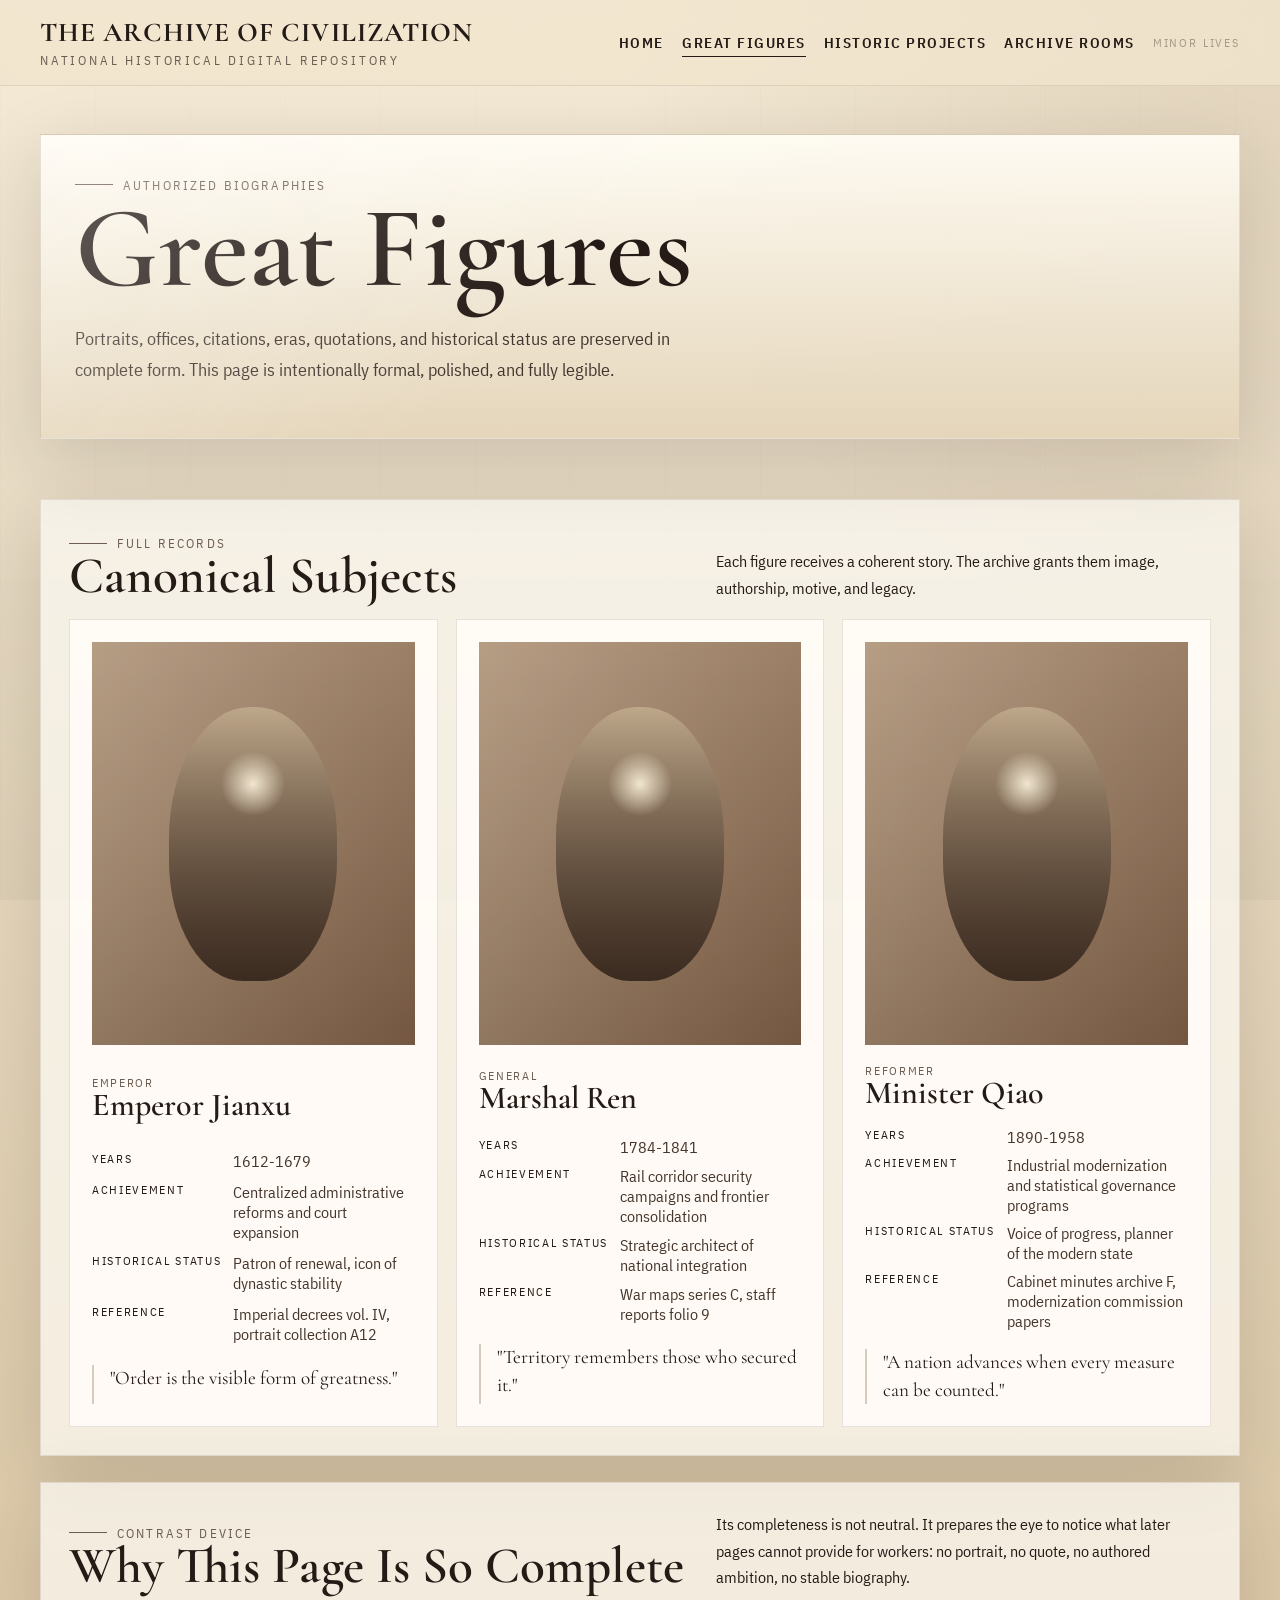
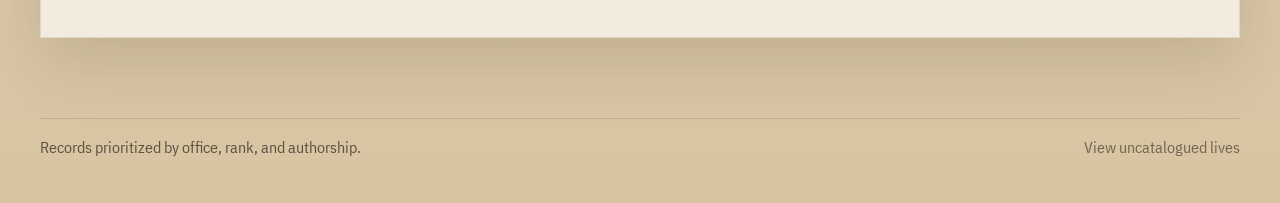
==== figures.html @ 5810677f "Create archival history website" ====
<!DOCTYPE html>
<html lang="en">
  <head>
    <meta charset="UTF-8" />
    <meta name="viewport" content="width=device-width, initial-scale=1.0" />
    <title>Great Figures | The Archive of Civilization</title>
    <link rel="stylesheet" href="styles.css" />
  </head>
  <body>
    <div class="site-shell">
      <header class="topbar">
        <div class="topbar-inner">
          <a class="brand" href="index.html">
            <span class="brand-mark">The Archive of Civilization</span>
            <span class="brand-sub">National Historical Digital Repository</span>
          </a>
          <nav class="main-nav" aria-label="Main navigation">
            <a class="is-primary" href="index.html">Home</a>
            <a class="is-primary" href="figures.html" aria-current="page">Great Figures</a>
            <a class="is-primary" href="projects.html">Historic Projects</a>
            <a class="is-primary" href="missing-records.html">Archive Rooms</a>
            <a class="is-buried" href="workers.html">Minor Lives</a>
          </nav>
        </div>
      </header>

      <section class="page-hero">
        <div class="page-hero-card">
          <span class="eyebrow">Authorized biographies</span>
          <h1>Great Figures</h1>
          <p class="lead">
            Portraits, offices, citations, eras, quotations, and historical status are preserved in complete form.
            This page is intentionally formal, polished, and fully legible.
          </p>
        </div>
      </section>

      <main class="main-content">
        <section class="section-block">
          <div class="section-head">
            <div>
              <span class="eyebrow">Full records</span>
              <h2>Canonical Subjects</h2>
            </div>
            <p>
              Each figure receives a coherent story. The archive grants them image, authorship, motive, and legacy.
            </p>
          </div>

          <div class="card-grid">
            <article class="figure-card">
              <div class="figure-portrait" aria-hidden="true"></div>
              <div>
                <span class="card-kicker">Emperor</span>
                <h3>Emperor Jianxu</h3>
              </div>
              <dl class="meta-list">
                <dt>Years</dt>
                <dd>1612-1679</dd>
                <dt>Achievement</dt>
                <dd>Centralized administrative reforms and court expansion</dd>
                <dt>Historical status</dt>
                <dd>Patron of renewal, icon of dynastic stability</dd>
                <dt>Reference</dt>
                <dd>Imperial decrees vol. IV, portrait collection A12</dd>
              </dl>
              <blockquote>"Order is the visible form of greatness."</blockquote>
            </article>

            <article class="figure-card">
              <div class="figure-portrait" aria-hidden="true"></div>
              <div>
                <span class="card-kicker">General</span>
                <h3>Marshal Ren</h3>
              </div>
              <dl class="meta-list">
                <dt>Years</dt>
                <dd>1784-1841</dd>
                <dt>Achievement</dt>
                <dd>Rail corridor security campaigns and frontier consolidation</dd>
                <dt>Historical status</dt>
                <dd>Strategic architect of national integration</dd>
                <dt>Reference</dt>
                <dd>War maps series C, staff reports folio 9</dd>
              </dl>
              <blockquote>"Territory remembers those who secured it."</blockquote>
            </article>

            <article class="figure-card">
              <div class="figure-portrait" aria-hidden="true"></div>
              <div>
                <span class="card-kicker">Reformer</span>
                <h3>Minister Qiao</h3>
              </div>
              <dl class="meta-list">
                <dt>Years</dt>
                <dd>1890-1958</dd>
                <dt>Achievement</dt>
                <dd>Industrial modernization and statistical governance programs</dd>
                <dt>Historical status</dt>
                <dd>Voice of progress, planner of the modern state</dd>
                <dt>Reference</dt>
                <dd>Cabinet minutes archive F, modernization commission papers</dd>
              </dl>
              <blockquote>"A nation advances when every measure can be counted."</blockquote>
            </article>
          </div>
        </section>

        <section class="section-block">
          <div class="section-head">
            <div>
              <span class="eyebrow">Contrast device</span>
              <h2>Why This Page Is So Complete</h2>
            </div>
            <p>
              Its completeness is not neutral. It prepares the eye to notice what later pages cannot provide for workers:
              no portrait, no quote, no authored ambition, no stable biography.
            </p>
          </div>
        </section>
      </main>

      <footer class="footer">
        <div class="footer-line">
          <span>Records prioritized by office, rank, and authorship.</span>
          <a class="muted-link" href="workers.html">View uncatalogued lives</a>
        </div>
      </footer>
    </div>
  </body>
  </html>
---- styles.css ----
@import url("https://fonts.googleapis.com/css2?family=Cormorant+Garamond:wght@400;500;600;700&family=IBM+Plex+Sans+Condensed:wght@300;400;500;600&display=swap");

:root {
  --bg: #efe3cb;
  --paper: rgba(255, 250, 239, 0.85);
  --ink: #241a16;
  --muted: #6d5e53;
  --accent: #8f6a3f;
  --accent-deep: #5c2f1f;
  --line: rgba(36, 26, 22, 0.15);
  --elite-panel: linear-gradient(180deg, rgba(255, 252, 244, 0.94), rgba(237, 223, 196, 0.9));
  --worker-panel: linear-gradient(180deg, rgba(64, 51, 44, 0.9), rgba(26, 21, 19, 0.97));
  --worker-ink: #f3ead6;
  --shadow: 0 22px 70px rgba(35, 26, 20, 0.15);
}

* {
  box-sizing: border-box;
}

html {
  scroll-behavior: smooth;
}

body {
  margin: 0;
  color: var(--ink);
  background:
    radial-gradient(circle at top right, rgba(132, 91, 49, 0.15), transparent 30%),
    linear-gradient(180deg, #f5ecd8 0%, #e4d4b9 55%, #d8c4a1 100%);
  font-family: "IBM Plex Sans Condensed", "Arial Narrow", sans-serif;
}

body::before {
  content: "";
  position: fixed;
  inset: 0;
  pointer-events: none;
  background:
    linear-gradient(rgba(255, 255, 255, 0.05), rgba(27, 17, 11, 0.08)),
    repeating-linear-gradient(
      90deg,
      rgba(53, 35, 24, 0.03) 0,
      rgba(53, 35, 24, 0.03) 1px,
      transparent 1px,
      transparent 95px
    );
  mix-blend-mode: multiply;
  opacity: 0.45;
}

a {
  color: inherit;
}

img {
  max-width: 100%;
  display: block;
}

.site-shell {
  position: relative;
  min-height: 100vh;
}

.topbar {
  position: sticky;
  top: 0;
  z-index: 10;
  backdrop-filter: blur(14px);
  background: rgba(241, 229, 205, 0.78);
  border-bottom: 1px solid rgba(64, 45, 31, 0.1);
}

.topbar-inner {
  width: min(1200px, calc(100% - 32px));
  margin: 0 auto;
  display: flex;
  align-items: center;
  justify-content: space-between;
  gap: 24px;
  padding: 16px 0;
}

.brand {
  display: flex;
  flex-direction: column;
  gap: 3px;
  text-decoration: none;
}

.brand-mark {
  font-family: "Cormorant Garamond", Georgia, serif;
  font-size: 1.7rem;
  font-weight: 700;
  letter-spacing: 0.04em;
  text-transform: uppercase;
}

.brand-sub {
  font-size: 0.8rem;
  letter-spacing: 0.22em;
  color: var(--muted);
  text-transform: uppercase;
}

.main-nav {
  display: flex;
  flex-wrap: wrap;
  justify-content: flex-end;
  align-items: center;
  gap: 10px 18px;
}

.main-nav a {
  text-decoration: none;
  color: var(--muted);
  font-size: 0.94rem;
  letter-spacing: 0.1em;
  text-transform: uppercase;
  position: relative;
}

.main-nav a.is-primary {
  color: var(--ink);
  font-weight: 600;
}

.main-nav a.is-buried {
  opacity: 0.55;
  font-size: 0.72rem;
  letter-spacing: 0.16em;
}

.main-nav a::after {
  content: "";
  position: absolute;
  left: 0;
  bottom: -5px;
  width: 100%;
  height: 1px;
  background: currentColor;
  transform: scaleX(0);
  transform-origin: left;
  transition: transform 180ms ease;
}

.main-nav a:hover::after,
.main-nav a[aria-current="page"]::after {
  transform: scaleX(1);
}

.hero,
.page-hero {
  width: min(1200px, calc(100% - 32px));
  margin: 0 auto;
}

.hero {
  display: grid;
  grid-template-columns: 1.15fr 0.85fr;
  gap: 24px;
  padding: 56px 0 36px;
}

.page-hero {
  padding: 48px 0 24px;
}

.hero-card,
.page-hero-card {
  background: var(--elite-panel);
  border: 1px solid rgba(70, 45, 25, 0.12);
  box-shadow: var(--shadow);
  position: relative;
  overflow: hidden;
}

.hero-card {
  min-height: 600px;
  padding: 48px;
}

.hero-card::before,
.page-hero-card::before {
  content: "";
  position: absolute;
  inset: 0;
  background:
    linear-gradient(135deg, rgba(255, 255, 255, 0.3), transparent 45%),
    linear-gradient(180deg, transparent, rgba(91, 58, 25, 0.06));
  pointer-events: none;
}

.page-hero-card {
  padding: 34px;
}

.eyebrow {
  display: inline-flex;
  align-items: center;
  gap: 10px;
  color: var(--muted);
  font-size: 0.84rem;
  letter-spacing: 0.16em;
  text-transform: uppercase;
}

.eyebrow::before {
  content: "";
  display: inline-block;
  width: 38px;
  height: 1px;
  background: currentColor;
}

h1,
h2,
h3,
.display-title {
  margin: 0;
  font-family: "Cormorant Garamond", Georgia, serif;
  font-weight: 600;
  line-height: 0.95;
}

h1,
.display-title {
  font-size: clamp(3.7rem, 9vw, 7.4rem);
}

h2 {
  font-size: clamp(2rem, 4vw, 3.2rem);
}

h3 {
  font-size: clamp(1.35rem, 3vw, 2rem);
}

.lead {
  max-width: 60ch;
  margin-top: 20px;
  font-size: 1.15rem;
  line-height: 1.7;
  color: #423630;
}

.hero-grid {
  display: grid;
  grid-template-columns: repeat(2, minmax(0, 1fr));
  gap: 14px;
  margin-top: 34px;
}

.summary-chip {
  padding: 14px 16px;
  border: 1px solid rgba(75, 49, 25, 0.14);
  background: rgba(255, 252, 246, 0.76);
}

.summary-chip span {
  display: block;
}

.summary-chip .chip-label {
  font-size: 0.76rem;
  text-transform: uppercase;
  letter-spacing: 0.16em;
  color: var(--muted);
  margin-bottom: 6px;
}

.summary-chip .chip-value {
  font-size: 1.02rem;
  line-height: 1.4;
}

.hero-aside {
  display: grid;
  gap: 18px;
  align-content: start;
}

.authority-panel,
.fragment-panel,
.search-panel,
.quote-panel,
.notice-panel {
  position: relative;
  overflow: hidden;
  box-shadow: var(--shadow);
}

.authority-panel,
.search-panel,
.quote-panel {
  padding: 26px;
  background: rgba(248, 240, 225, 0.84);
  border: 1px solid rgba(70, 45, 25, 0.1);
}

.authority-panel::after,
.search-panel::after,
.quote-panel::after {
  content: "";
  position: absolute;
  inset-inline: 20px;
  top: 18px;
  height: 1px;
  background: rgba(59, 38, 21, 0.14);
}

.notice-panel {
  padding: 24px 26px;
  background: linear-gradient(180deg, rgba(76, 52, 40, 0.95), rgba(20, 17, 15, 0.98));
  color: #f5edd8;
  border: 1px solid rgba(255, 245, 220, 0.12);
}

.notice-panel small {
  display: block;
  text-transform: uppercase;
  letter-spacing: 0.18em;
  color: rgba(245, 237, 216, 0.65);
  margin-bottom: 14px;
}

.authority-visual {
  position: relative;
  aspect-ratio: 4 / 5;
  margin-bottom: 20px;
  background:
    radial-gradient(circle at 40% 28%, rgba(239, 218, 170, 0.85), transparent 18%),
    linear-gradient(180deg, rgba(110, 77, 50, 0.34), rgba(42, 29, 22, 0.2)),
    linear-gradient(135deg, #b4966d, #5d4637);
  overflow: hidden;
}

.authority-visual::before {
  content: "Portrait Catalogue No. 001";
  position: absolute;
  top: 14px;
  left: 14px;
  padding: 6px 8px;
  font-size: 0.74rem;
  letter-spacing: 0.16em;
  text-transform: uppercase;
  background: rgba(253, 250, 242, 0.76);
}

.authority-visual::after {
  content: "";
  position: absolute;
  inset: 15% 22%;
  border-radius: 48% 48% 44% 44%;
  background:
    radial-gradient(circle at 50% 30%, rgba(255, 244, 220, 0.9), transparent 14%),
    linear-gradient(180deg, rgba(48, 32, 24, 0.2), rgba(28, 18, 14, 0.7)),
    linear-gradient(180deg, #ddc49f, #7f6148);
  box-shadow: inset 0 0 0 12px rgba(255, 255, 255, 0.17);
}

.project-hover-board {
  display: grid;
  grid-template-columns: repeat(2, minmax(0, 1fr));
  gap: 12px;
  margin-top: 24px;
}

.hover-note {
  position: relative;
  min-height: 160px;
  padding: 18px;
  overflow: hidden;
  border: 1px solid rgba(70, 45, 25, 0.12);
  background:
    linear-gradient(180deg, rgba(235, 223, 199, 0.88), rgba(251, 247, 238, 0.78));
}

.hover-note strong {
  display: block;
  margin-bottom: 6px;
  font-size: 1rem;
  letter-spacing: 0.06em;
  text-transform: uppercase;
}

.hover-note p {
  margin: 0;
  line-height: 1.6;
}

.hover-note .annotation {
  position: absolute;
  inset: auto 16px 16px 16px;
  padding: 12px 14px;
  color: #f5e6c6;
  background: rgba(53, 27, 17, 0.88);
  transform: translateY(130%);
  transition: transform 220ms ease;
}

.hover-note:hover .annotation {
  transform: translateY(0);
}

.main-content {
  width: min(1200px, calc(100% - 32px));
  margin: 0 auto;
  padding: 10px 0 80px;
}

.section-block {
  margin-top: 26px;
  padding: 28px;
  background: rgba(251, 248, 242, 0.74);
  border: 1px solid rgba(66, 45, 26, 0.1);
  box-shadow: var(--shadow);
}

.section-block.is-dark {
  background: var(--worker-panel);
  color: var(--worker-ink);
  border-color: rgba(255, 245, 225, 0.09);
}

.section-head {
  display: flex;
  flex-wrap: wrap;
  align-items: end;
  justify-content: space-between;
  gap: 14px;
  margin-bottom: 18px;
}

.section-head p {
  margin: 0;
  max-width: 55ch;
  line-height: 1.65;
}

.timeline,
.card-grid,
.record-grid,
.drawer-grid,
.project-grid {
  display: grid;
  gap: 18px;
}

.timeline {
  grid-template-columns: repeat(4, minmax(0, 1fr));
}

.timeline-item {
  padding: 18px;
  background: rgba(255, 251, 244, 0.8);
  border: 1px solid rgba(66, 45, 26, 0.12);
}

.timeline-item time,
.meta-list dt,
.mini-label,
.search-tag,
.card-kicker,
.drawer-state {
  display: block;
  text-transform: uppercase;
  letter-spacing: 0.14em;
  font-size: 0.74rem;
}

.timeline-item time,
.mini-label,
.card-kicker,
.drawer-state {
  color: var(--muted);
}

.timeline-item p {
  margin: 10px 0 0;
  line-height: 1.55;
}

.card-grid {
  grid-template-columns: repeat(3, minmax(0, 1fr));
}

.figure-card {
  padding: 22px;
  background: rgba(255, 252, 247, 0.92);
  border: 1px solid rgba(66, 45, 26, 0.12);
  display: grid;
  gap: 18px;
}

.figure-portrait {
  aspect-ratio: 4 / 5;
  background:
    linear-gradient(180deg, rgba(82, 56, 43, 0.2), rgba(21, 17, 14, 0.15)),
    linear-gradient(135deg, #cfb79b, #856349);
  position: relative;
  overflow: hidden;
}

.figure-portrait::after {
  content: "";
  position: absolute;
  inset: 16% 24%;
  border-radius: 48% 48% 44% 44%;
  background:
    radial-gradient(circle at 50% 28%, rgba(255, 245, 223, 0.88), transparent 15%),
    linear-gradient(180deg, rgba(24, 17, 14, 0.18), rgba(24, 17, 14, 0.62)),
    linear-gradient(180deg, #e2c8a5, #74553e);
}

.figure-card blockquote {
  margin: 0;
  padding-left: 16px;
  border-left: 2px solid rgba(90, 60, 40, 0.25);
  font-family: "Cormorant Garamond", Georgia, serif;
  font-size: 1.2rem;
  line-height: 1.45;
}

.meta-list {
  margin: 0;
  display: grid;
  grid-template-columns: auto 1fr;
  gap: 8px 12px;
}

.meta-list dd {
  margin: 0;
  color: #45362d;
}

.search-bar {
  display: grid;
  grid-template-columns: 1fr auto;
  gap: 10px;
  margin-top: 16px;
}

.search-bar input {
  padding: 15px 16px;
  border: 1px solid rgba(59, 38, 21, 0.18);
  background: rgba(255, 252, 246, 0.92);
  font: inherit;
}

.search-bar button {
  padding: 15px 22px;
  border: 0;
  background: var(--accent-deep);
  color: #f8ead5;
  font: inherit;
  letter-spacing: 0.12em;
  text-transform: uppercase;
  cursor: pointer;
}

.search-feedback {
  margin-top: 16px;
  min-height: 92px;
  padding: 18px;
  border: 1px dashed rgba(73, 49, 29, 0.2);
  background: rgba(255, 249, 239, 0.55);
}

.search-feedback strong {
  display: block;
  font-size: 1rem;
  margin-bottom: 8px;
}

.search-results {
  margin-top: 12px;
  display: grid;
  gap: 10px;
}

.search-results div {
  padding: 11px 12px;
  background: rgba(255, 251, 246, 0.88);
  border-inline-start: 3px solid var(--accent);
}

.record-grid {
  grid-template-columns: repeat(3, minmax(0, 1fr));
}

.worker-record {
  padding: 20px;
  background:
    linear-gradient(180deg, rgba(72, 59, 52, 0.9), rgba(20, 18, 17, 0.96));
  color: var(--worker-ink);
  border: 1px solid rgba(255, 244, 227, 0.1);
  position: relative;
  overflow: hidden;
}

.worker-record::before {
  content: "";
  position: absolute;
  inset: 0;
  background:
    linear-gradient(130deg, transparent 0 65%, rgba(255, 244, 227, 0.05) 65% 68%, transparent 68%),
    radial-gradient(circle at top left, rgba(255, 237, 196, 0.08), transparent 28%);
  pointer-events: none;
}

.worker-record.is-burned::after {
  content: "";
  position: absolute;
  inset: -15% auto auto -10%;
  width: 110px;
  height: 110px;
  background: radial-gradient(circle, rgba(13, 8, 7, 0.75), transparent 62%);
  filter: blur(4px);
}

.worker-record p,
.worker-record li {
  color: rgba(243, 234, 214, 0.88);
  line-height: 1.55;
}

.worker-record ul {
  margin: 14px 0 0;
  padding-left: 18px;
}

.worker-record .status-strip {
  margin-top: 16px;
  padding: 10px 12px;
  border: 1px dashed rgba(255, 244, 227, 0.22);
  color: rgba(243, 234, 214, 0.74);
}

.project-grid {
  grid-template-columns: repeat(2, minmax(0, 1fr));
}

.project-card {
  padding: 22px;
  background: rgba(255, 252, 247, 0.92);
  border: 1px solid rgba(66, 45, 26, 0.12);
}

.project-card details {
  margin-top: 16px;
  border-top: 1px solid rgba(66, 45, 26, 0.12);
  padding-top: 16px;
}

.project-card summary {
  cursor: pointer;
  list-style: none;
  font-weight: 600;
}

.project-card summary::-webkit-details-marker {
  display: none;
}

.project-card .counter {
  margin-top: 14px;
  display: grid;
  gap: 10px;
}

.counter div {
  padding: 12px 14px;
  background: rgba(91, 58, 25, 0.06);
  border-left: 3px solid var(--accent-deep);
}

.drawer-grid {
  grid-template-columns: repeat(4, minmax(0, 1fr));
}

.drawer {
  min-height: 180px;
  padding: 20px;
  background:
    linear-gradient(180deg, rgba(255, 252, 247, 0.86), rgba(235, 225, 205, 0.86));
  border: 1px solid rgba(66, 45, 26, 0.12);
  display: flex;
  flex-direction: column;
  justify-content: space-between;
}

.drawer.is-locked {
  opacity: 0.64;
}

.drawer h3 {
  font-size: 1.35rem;
}

.drawer-note {
  margin-top: 14px;
  padding-top: 12px;
  border-top: 1px dashed rgba(66, 45, 26, 0.18);
  color: var(--muted);
}

.fragment-wall {
  display: grid;
  grid-template-columns: repeat(5, minmax(0, 1fr));
  gap: 14px;
}

.fragment {
  min-height: 125px;
  padding: 18px;
  background:
    linear-gradient(180deg, rgba(31, 25, 22, 0.94), rgba(12, 10, 9, 0.98));
  color: rgba(243, 234, 214, 0.82);
  border: 1px solid rgba(255, 244, 227, 0.1);
  position: relative;
  overflow: hidden;
}

.fragment::after {
  content: "";
  position: absolute;
  inset: auto -5% -14% auto;
  width: 70%;
  height: 55%;
  background: radial-gradient(circle, rgba(255, 231, 180, 0.08), transparent 68%);
}

.footer {
  width: min(1200px, calc(100% - 32px));
  margin: 0 auto;
  padding: 0 0 46px;
  color: rgba(36, 26, 22, 0.68);
}

.footer-line {
  padding-top: 18px;
  border-top: 1px solid rgba(59, 38, 21, 0.14);
  display: flex;
  flex-wrap: wrap;
  justify-content: space-between;
  gap: 14px;
}

.muted-link {
  text-decoration: none;
  color: rgba(36, 26, 22, 0.56);
}

.tag-row {
  display: flex;
  flex-wrap: wrap;
  gap: 10px;
}

.search-tag {
  padding: 7px 10px;
  border: 1px solid rgba(59, 38, 21, 0.14);
  background: rgba(255, 252, 246, 0.74);
}

.glitch-line {
  position: relative;
  display: inline-block;
}

.glitch-line::after {
  content: attr(data-alt);
  position: absolute;
  inset: 0;
  color: rgba(91, 47, 31, 0.55);
  transform: translate(2px, 1px);
  clip-path: inset(50% 0 0 0);
}

.scratched {
  text-decoration: line-through;
  text-decoration-color: rgba(255, 239, 190, 0.35);
}

.subtle-entry {
  display: inline-flex;
  align-items: center;
  gap: 10px;
  margin-top: 32px;
  padding: 11px 0;
  text-decoration: none;
  font-size: 0.78rem;
  color: rgba(36, 26, 22, 0.48);
  letter-spacing: 0.16em;
  text-transform: uppercase;
}

.subtle-entry::before {
  content: "";
  width: 28px;
  height: 1px;
  background: currentColor;
}

.subtle-entry:hover {
  color: rgba(36, 26, 22, 0.78);
}

.badge {
  display: inline-flex;
  align-items: center;
  gap: 8px;
  padding: 6px 10px;
  background: rgba(255, 252, 246, 0.8);
  border: 1px solid rgba(59, 38, 21, 0.12);
  text-transform: uppercase;
  letter-spacing: 0.14em;
  font-size: 0.72rem;
}

@media (max-width: 980px) {
  .hero,
  .timeline,
  .card-grid,
  .record-grid,
  .project-grid,
  .drawer-grid,
  .fragment-wall {
    grid-template-columns: 1fr;
  }

  .project-hover-board {
    grid-template-columns: 1fr;
  }

  .hero-card {
    min-height: auto;
    padding: 34px 24px;
  }
}

@media (max-width: 720px) {
  .topbar-inner {
    align-items: start;
    flex-direction: column;
  }

  .main-nav {
    justify-content: start;
  }

  .hero {
    padding-top: 34px;
  }

  .page-hero-card,
  .section-block,
  .authority-panel,
  .search-panel,
  .quote-panel,
  .notice-panel {
    padding-inline: 20px;
  }

  .hero-grid,
  .search-bar {
    grid-template-columns: 1fr;
  }

  h1,
  .display-title {
    font-size: clamp(2.8rem, 15vw, 5rem);
  }
}
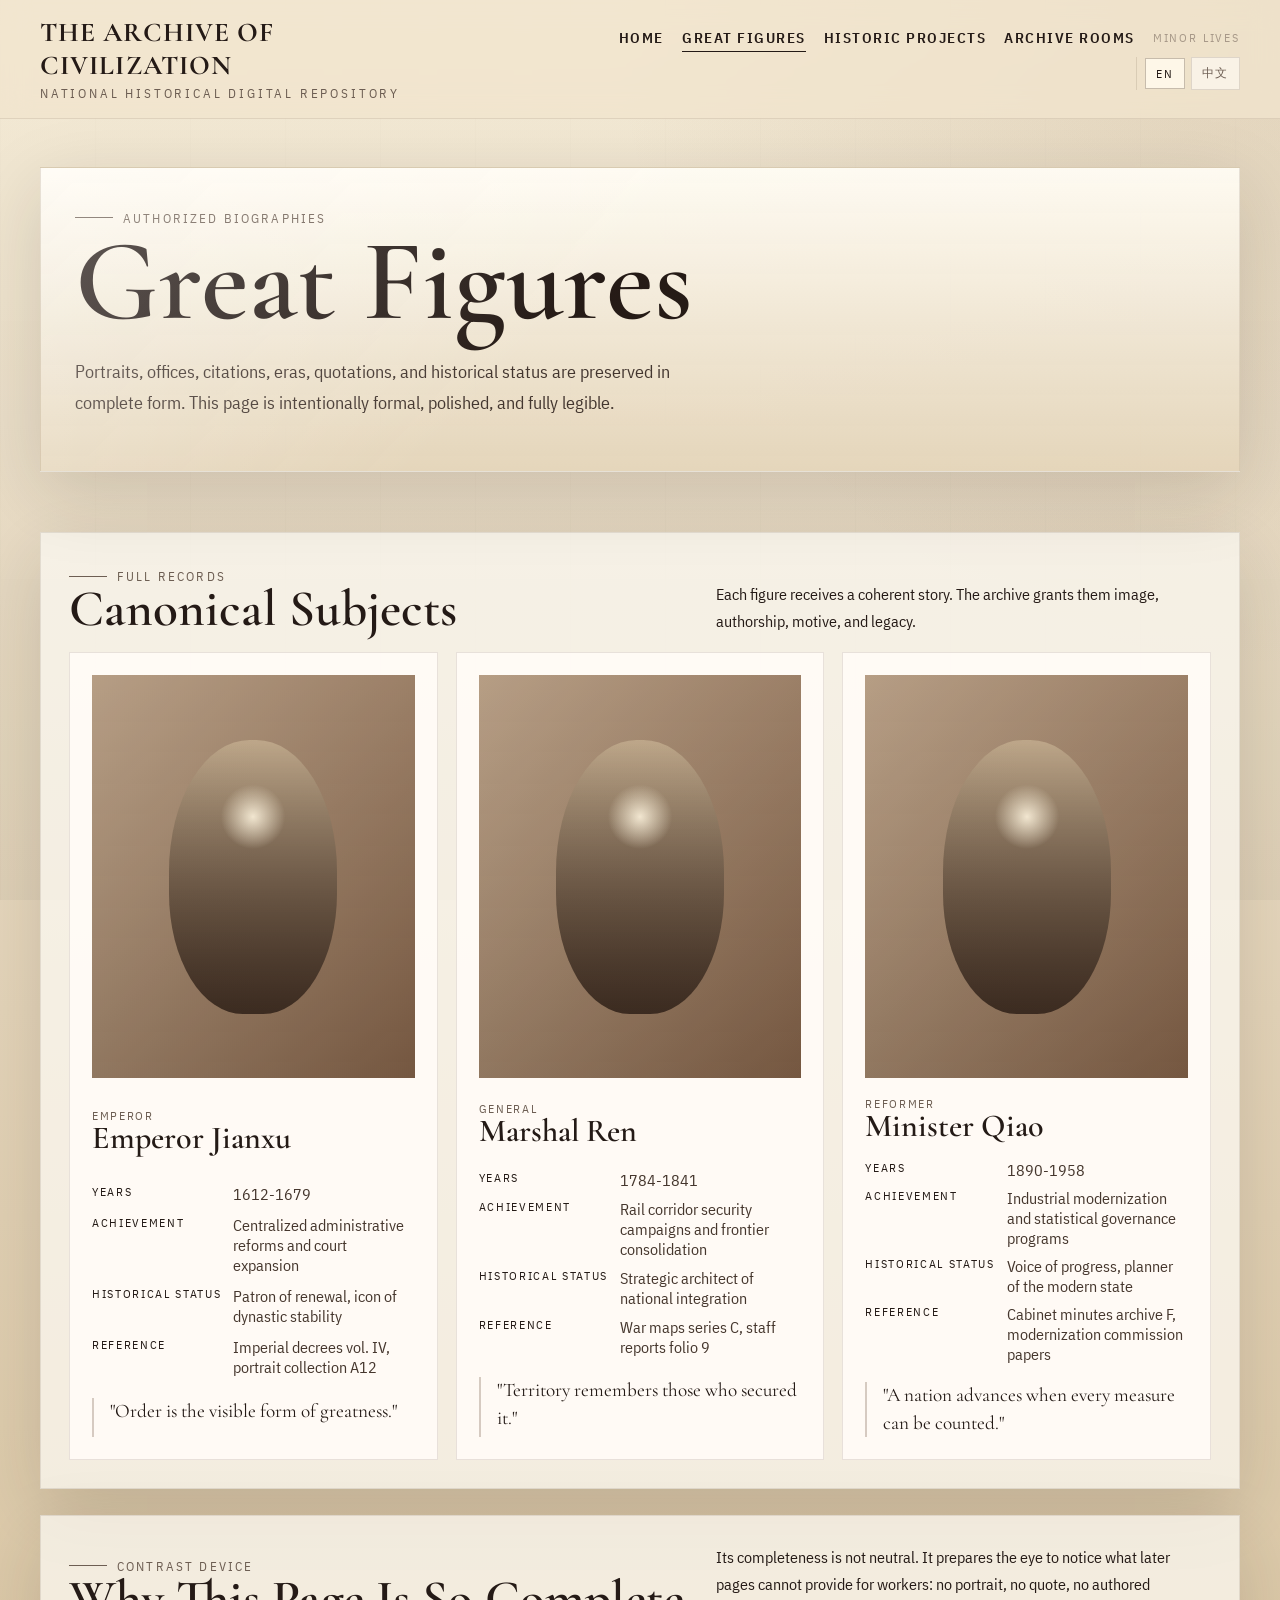
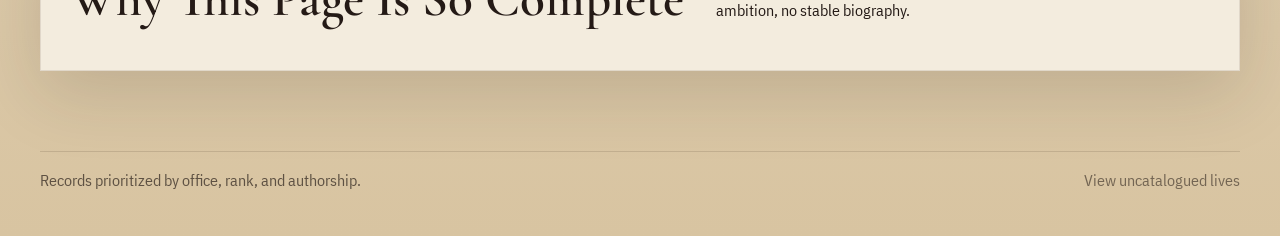
==== commit 298aeb03: "Add bilingual language toggle" ====
--- a/figures.html
+++ b/figures.html
@@ -5,30 +5,35 @@
     <meta name="viewport" content="width=device-width, initial-scale=1.0" />
     <title>Great Figures | The Archive of Civilization</title>
     <link rel="stylesheet" href="styles.css" />
+    <script defer src="script.js"></script>
   </head>
-  <body>
+  <body data-page="figures">
     <div class="site-shell">
       <header class="topbar">
         <div class="topbar-inner">
           <a class="brand" href="index.html">
-            <span class="brand-mark">The Archive of Civilization</span>
-            <span class="brand-sub">National Historical Digital Repository</span>
+            <span class="brand-mark" data-en="The Archive of Civilization" data-zh="文明档案馆">The Archive of Civilization</span>
+            <span class="brand-sub" data-en="National Historical Digital Repository" data-zh="国家历史数字档案馆">National Historical Digital Repository</span>
           </a>
           <nav class="main-nav" aria-label="Main navigation">
-            <a class="is-primary" href="index.html">Home</a>
-            <a class="is-primary" href="figures.html" aria-current="page">Great Figures</a>
-            <a class="is-primary" href="projects.html">Historic Projects</a>
-            <a class="is-primary" href="missing-records.html">Archive Rooms</a>
-            <a class="is-buried" href="workers.html">Minor Lives</a>
+            <a class="is-primary" href="index.html" data-en="Home" data-zh="首页">Home</a>
+            <a class="is-primary" href="figures.html" aria-current="page" data-en="Great Figures" data-zh="伟人档案">Great Figures</a>
+            <a class="is-primary" href="projects.html" data-en="Historic Projects" data-zh="历史工程">Historic Projects</a>
+            <a class="is-primary" href="missing-records.html" data-en="Archive Rooms" data-zh="空白档案室">Archive Rooms</a>
+            <a class="is-buried" href="workers.html" data-en="Minor Lives" data-zh="边缘生命">Minor Lives</a>
+            <div class="language-switcher" aria-label="Language switcher">
+              <button type="button" data-lang="en">EN</button>
+              <button type="button" data-lang="zh">中文</button>
+            </div>
           </nav>
         </div>
       </header>
 
       <section class="page-hero">
         <div class="page-hero-card">
-          <span class="eyebrow">Authorized biographies</span>
-          <h1>Great Figures</h1>
-          <p class="lead">
+          <span class="eyebrow" data-en="Authorized biographies" data-zh="授权传记">Authorized biographies</span>
+          <h1 data-en="Great Figures" data-zh="伟人档案">Great Figures</h1>
+          <p class="lead" data-en="Portraits, offices, citations, eras, quotations, and historical status are preserved in complete form. This page is intentionally formal, polished, and fully legible." data-zh="肖像、官职、引文、年代与历史地位都以完整形态被保存下来。这个页面刻意做得正式、精致而完全清晰。">
             Portraits, offices, citations, eras, quotations, and historical status are preserved in complete form.
             This page is intentionally formal, polished, and fully legible.
           </p>
@@ -39,10 +44,10 @@
         <section class="section-block">
           <div class="section-head">
             <div>
-              <span class="eyebrow">Full records</span>
-              <h2>Canonical Subjects</h2>
+              <span class="eyebrow" data-en="Full records" data-zh="完整档案">Full records</span>
+              <h2 data-en="Canonical Subjects" data-zh="规范化主体">Canonical Subjects</h2>
             </div>
-            <p>
+            <p data-en="Each figure receives a coherent story. The archive grants them image, authorship, motive, and legacy." data-zh="每位人物都拥有一个连贯故事。档案系统赋予他们形象、作者性、动机与遗产。">
               Each figure receives a coherent story. The archive grants them image, authorship, motive, and legacy.
             </p>
           </div>
@@ -51,58 +56,58 @@
             <article class="figure-card">
               <div class="figure-portrait" aria-hidden="true"></div>
               <div>
-                <span class="card-kicker">Emperor</span>
-                <h3>Emperor Jianxu</h3>
+                <span class="card-kicker" data-en="Emperor" data-zh="皇帝">Emperor</span>
+                <h3 data-en="Emperor Jianxu" data-zh="建绪帝">Emperor Jianxu</h3>
               </div>
               <dl class="meta-list">
-                <dt>Years</dt>
+                <dt data-en="Years" data-zh="年份">Years</dt>
                 <dd>1612-1679</dd>
-                <dt>Achievement</dt>
-                <dd>Centralized administrative reforms and court expansion</dd>
-                <dt>Historical status</dt>
-                <dd>Patron of renewal, icon of dynastic stability</dd>
-                <dt>Reference</dt>
-                <dd>Imperial decrees vol. IV, portrait collection A12</dd>
+                <dt data-en="Achievement" data-zh="成就">Achievement</dt>
+                <dd data-en="Centralized administrative reforms and court expansion" data-zh="推动行政集权改革并扩建宫廷空间">Centralized administrative reforms and court expansion</dd>
+                <dt data-en="Historical status" data-zh="历史地位">Historical status</dt>
+                <dd data-en="Patron of renewal, icon of dynastic stability" data-zh="中兴的主持者，王朝稳定的象征">Patron of renewal, icon of dynastic stability</dd>
+                <dt data-en="Reference" data-zh="文献引用">Reference</dt>
+                <dd data-en="Imperial decrees vol. IV, portrait collection A12" data-zh="《皇帝诏令》第四卷，肖像收藏 A12">Imperial decrees vol. IV, portrait collection A12</dd>
               </dl>
-              <blockquote>"Order is the visible form of greatness."</blockquote>
+              <blockquote data-en="&quot;Order is the visible form of greatness.&quot;" data-zh="“秩序是伟大的可见形式。”">&quot;Order is the visible form of greatness.&quot;</blockquote>
             </article>
 
             <article class="figure-card">
               <div class="figure-portrait" aria-hidden="true"></div>
               <div>
-                <span class="card-kicker">General</span>
-                <h3>Marshal Ren</h3>
+                <span class="card-kicker" data-en="General" data-zh="将军">General</span>
+                <h3 data-en="Marshal Ren" data-zh="任元帅">Marshal Ren</h3>
               </div>
               <dl class="meta-list">
-                <dt>Years</dt>
+                <dt data-en="Years" data-zh="年份">Years</dt>
                 <dd>1784-1841</dd>
-                <dt>Achievement</dt>
-                <dd>Rail corridor security campaigns and frontier consolidation</dd>
-                <dt>Historical status</dt>
-                <dd>Strategic architect of national integration</dd>
-                <dt>Reference</dt>
-                <dd>War maps series C, staff reports folio 9</dd>
+                <dt data-en="Achievement" data-zh="成就">Achievement</dt>
+                <dd data-en="Rail corridor security campaigns and frontier consolidation" data-zh="主导铁路走廊安保行动与边疆整合">Rail corridor security campaigns and frontier consolidation</dd>
+                <dt data-en="Historical status" data-zh="历史地位">Historical status</dt>
+                <dd data-en="Strategic architect of national integration" data-zh="国家整合战略的设计者">Strategic architect of national integration</dd>
+                <dt data-en="Reference" data-zh="文献引用">Reference</dt>
+                <dd data-en="War maps series C, staff reports folio 9" data-zh="战争地图 C 系列，参谋报告第 9 册">War maps series C, staff reports folio 9</dd>
               </dl>
-              <blockquote>"Territory remembers those who secured it."</blockquote>
+              <blockquote data-en="&quot;Territory remembers those who secured it.&quot;" data-zh="“疆土会记住那些守住它的人。”">&quot;Territory remembers those who secured it.&quot;</blockquote>
             </article>
 
             <article class="figure-card">
               <div class="figure-portrait" aria-hidden="true"></div>
               <div>
-                <span class="card-kicker">Reformer</span>
-                <h3>Minister Qiao</h3>
+                <span class="card-kicker" data-en="Reformer" data-zh="改革者">Reformer</span>
+                <h3 data-en="Minister Qiao" data-zh="乔大臣">Minister Qiao</h3>
               </div>
               <dl class="meta-list">
-                <dt>Years</dt>
+                <dt data-en="Years" data-zh="年份">Years</dt>
                 <dd>1890-1958</dd>
-                <dt>Achievement</dt>
-                <dd>Industrial modernization and statistical governance programs</dd>
-                <dt>Historical status</dt>
-                <dd>Voice of progress, planner of the modern state</dd>
-                <dt>Reference</dt>
-                <dd>Cabinet minutes archive F, modernization commission papers</dd>
+                <dt data-en="Achievement" data-zh="成就">Achievement</dt>
+                <dd data-en="Industrial modernization and statistical governance programs" data-zh="推动工业现代化与统计治理方案">Industrial modernization and statistical governance programs</dd>
+                <dt data-en="Historical status" data-zh="历史地位">Historical status</dt>
+                <dd data-en="Voice of progress, planner of the modern state" data-zh="进步话语的代表者，现代国家的规划者">Voice of progress, planner of the modern state</dd>
+                <dt data-en="Reference" data-zh="文献引用">Reference</dt>
+                <dd data-en="Cabinet minutes archive F, modernization commission papers" data-zh="内阁会议记录 F 档，现代化委员会文书">Cabinet minutes archive F, modernization commission papers</dd>
               </dl>
-              <blockquote>"A nation advances when every measure can be counted."</blockquote>
+              <blockquote data-en="&quot;A nation advances when every measure can be counted.&quot;" data-zh="“当一切都能被计量时，国家便前进了。”">&quot;A nation advances when every measure can be counted.&quot;</blockquote>
             </article>
           </div>
         </section>
@@ -110,10 +115,10 @@
         <section class="section-block">
           <div class="section-head">
             <div>
-              <span class="eyebrow">Contrast device</span>
-              <h2>Why This Page Is So Complete</h2>
+              <span class="eyebrow" data-en="Contrast device" data-zh="对比装置">Contrast device</span>
+              <h2 data-en="Why This Page Is So Complete" data-zh="为什么这个页面如此完整">Why This Page Is So Complete</h2>
             </div>
-            <p>
+            <p data-en="Its completeness is not neutral. It prepares the eye to notice what later pages cannot provide for workers: no portrait, no quote, no authored ambition, no stable biography." data-zh="它的完整性并不无辜。它在训练观看者去注意：后面的工人页面无法提供这些东西，没有肖像，没有引言，没有作者性的雄心，也没有稳定的传记。">
               Its completeness is not neutral. It prepares the eye to notice what later pages cannot provide for workers:
               no portrait, no quote, no authored ambition, no stable biography.
             </p>
@@ -123,8 +128,8 @@
 
       <footer class="footer">
         <div class="footer-line">
-          <span>Records prioritized by office, rank, and authorship.</span>
-          <a class="muted-link" href="workers.html">View uncatalogued lives</a>
+          <span data-en="Records prioritized by office, rank, and authorship." data-zh="档案优先保存官职、等级与作者性。">Records prioritized by office, rank, and authorship.</span>
+          <a class="muted-link" href="workers.html" data-en="View uncatalogued lives" data-zh="查看未被编目的生命">View uncatalogued lives</a>
         </div>
       </footer>
     </div>
--- a/styles.css
+++ b/styles.css
@@ -112,6 +112,32 @@
   gap: 10px 18px;
 }
 
+.language-switcher {
+  display: inline-flex;
+  align-items: center;
+  gap: 6px;
+  padding-left: 8px;
+  border-left: 1px solid rgba(59, 38, 21, 0.12);
+}
+
+.language-switcher button {
+  padding: 7px 10px;
+  border: 1px solid rgba(59, 38, 21, 0.14);
+  background: rgba(255, 252, 246, 0.62);
+  color: var(--muted);
+  font: inherit;
+  font-size: 0.76rem;
+  letter-spacing: 0.14em;
+  text-transform: uppercase;
+  cursor: pointer;
+}
+
+.language-switcher button.is-active {
+  color: var(--ink);
+  border-color: rgba(59, 38, 21, 0.28);
+  background: rgba(255, 248, 234, 0.96);
+}
+
 .main-nav a {
   text-decoration: none;
   color: var(--muted);
@@ -851,6 +877,11 @@
     justify-content: start;
   }
 
+  .language-switcher {
+    padding-left: 0;
+    border-left: 0;
+  }
+
   .hero {
     padding-top: 34px;
   }
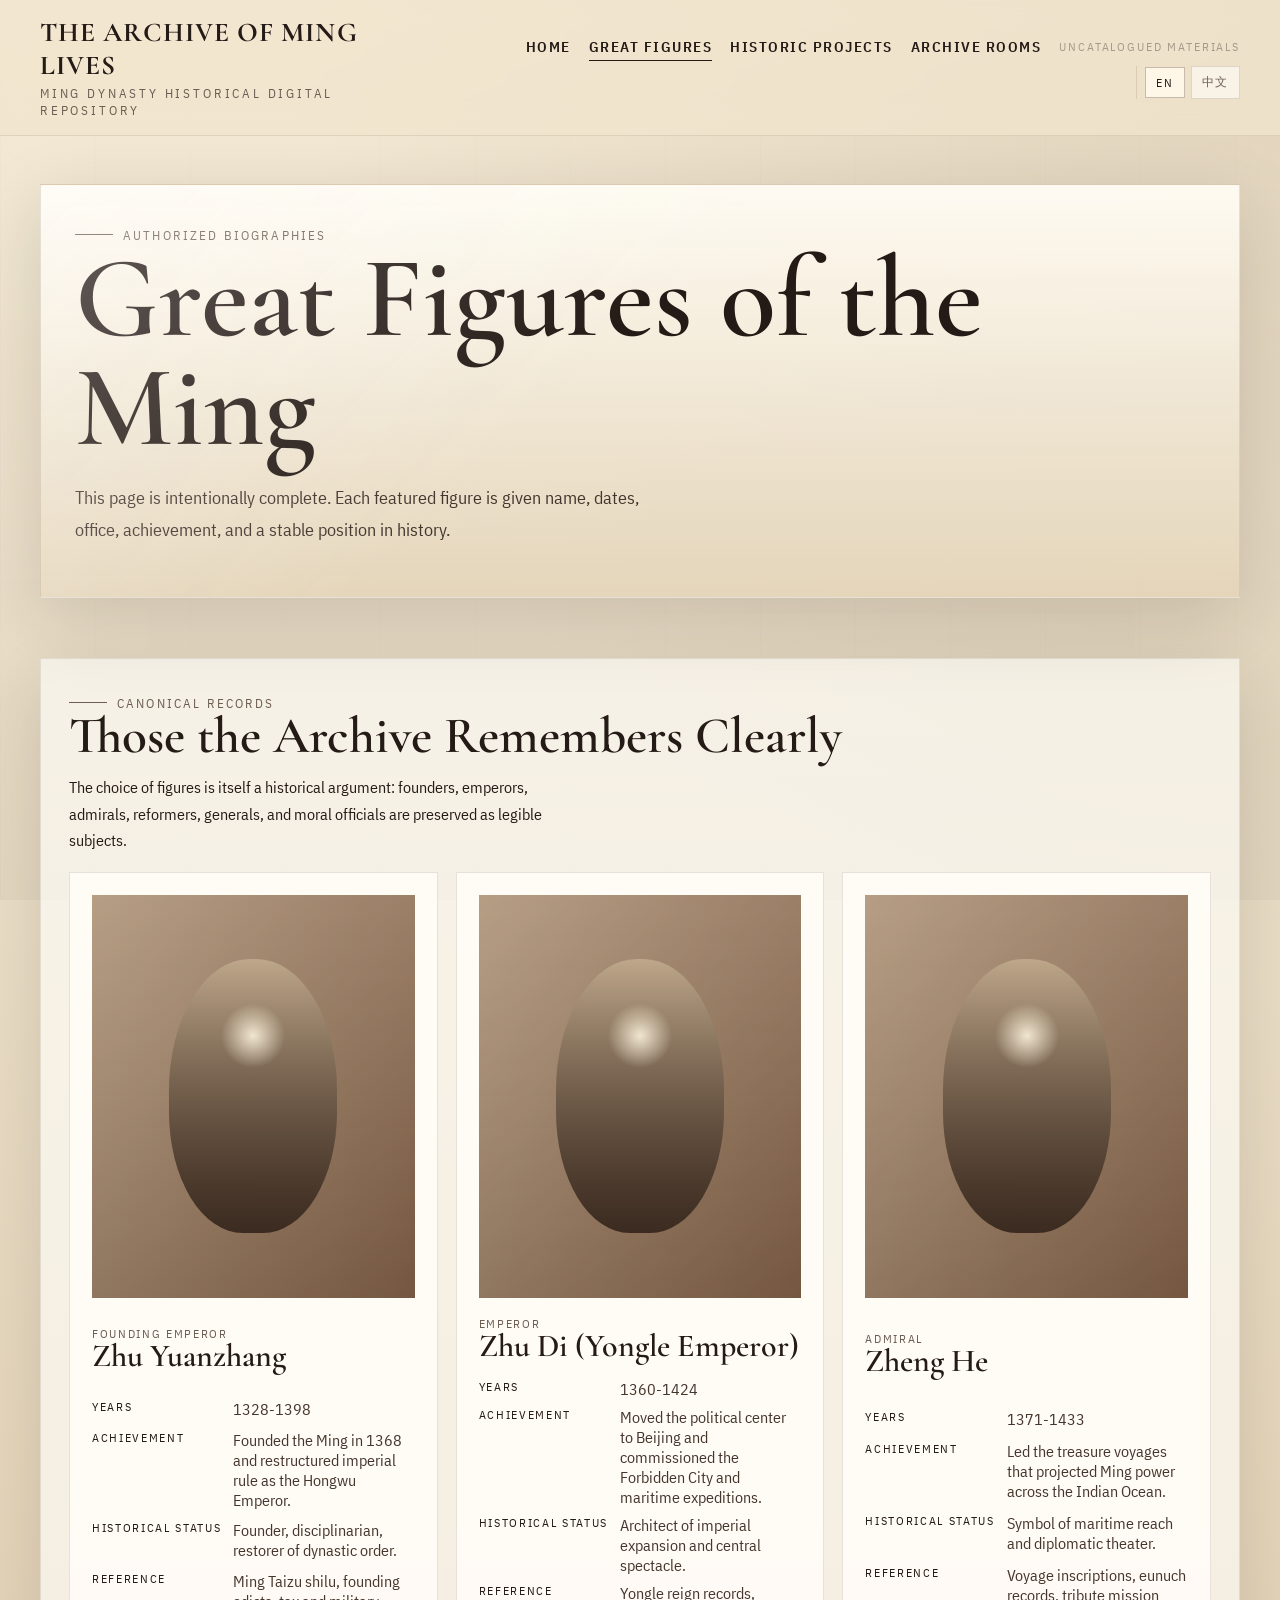
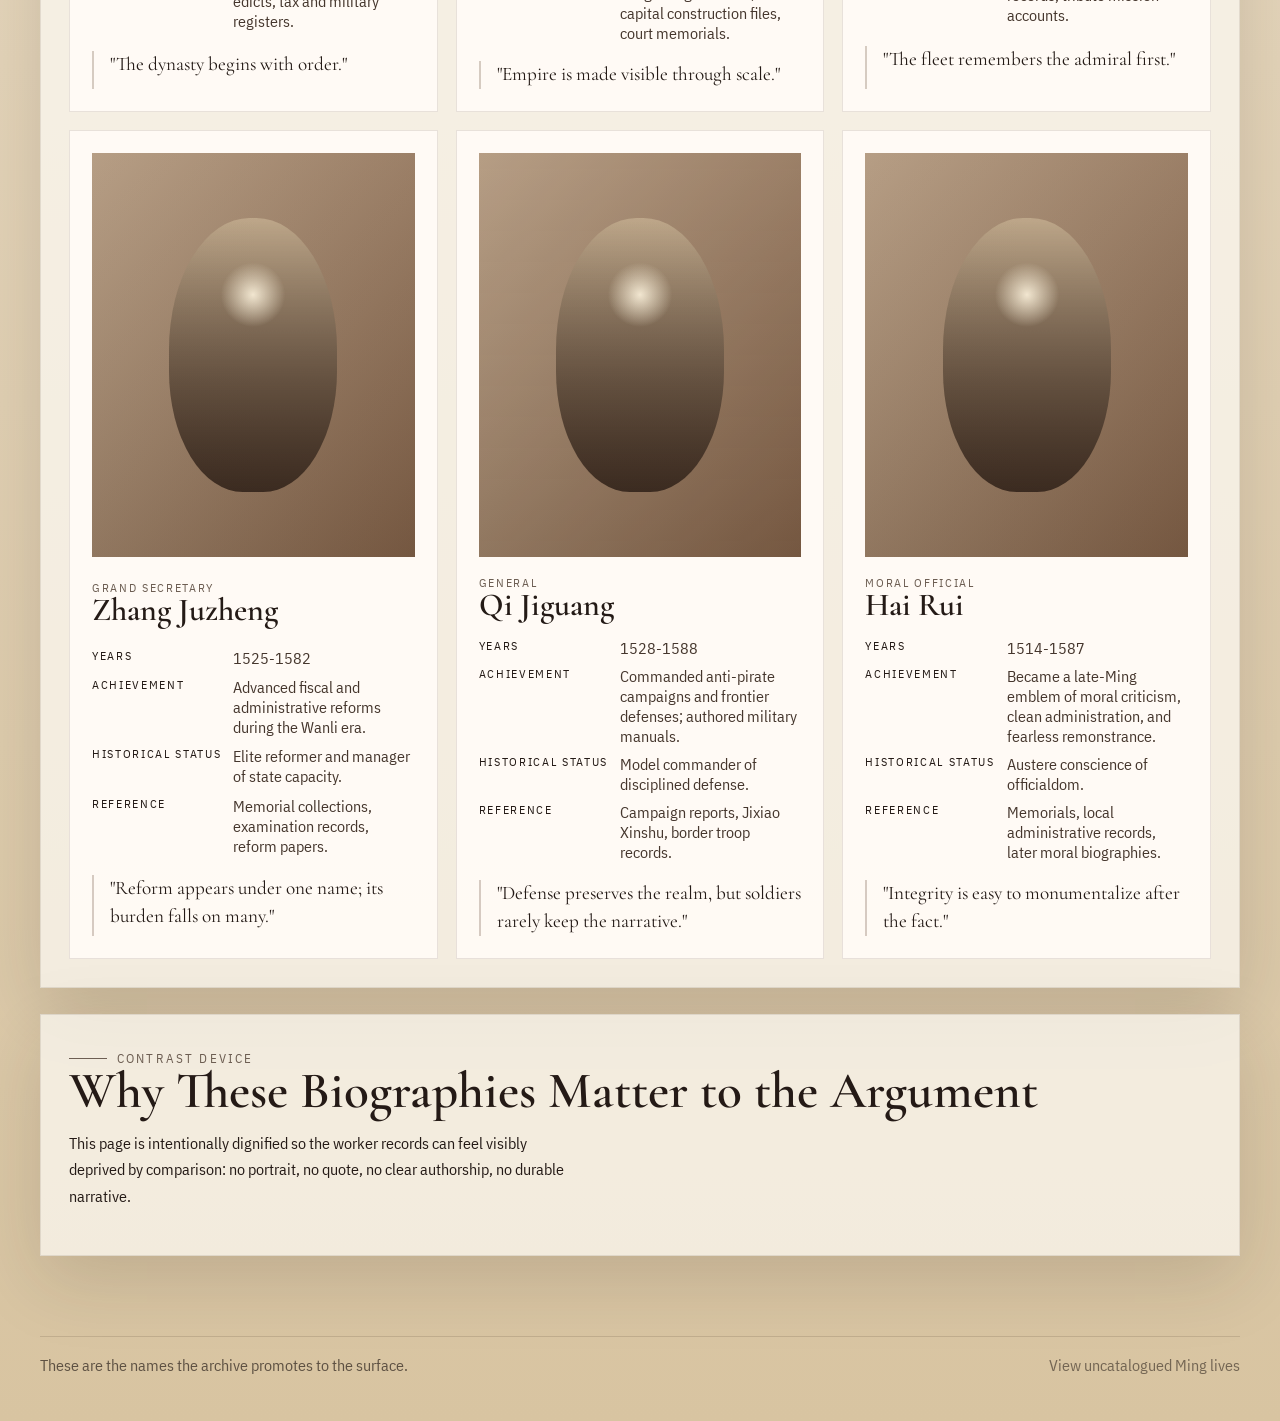
==== commit c5f5cdd8: "Refocus site on Ming archive and add figure classifier" ====
--- a/figures.html
+++ b/figures.html
@@ -3,24 +3,24 @@
   <head>
     <meta charset="UTF-8" />
     <meta name="viewport" content="width=device-width, initial-scale=1.0" />
-    <title>Great Figures | The Archive of Civilization</title>
+    <title>Great Figures | The Archive of Ming Lives</title>
     <link rel="stylesheet" href="styles.css" />
     <script defer src="script.js"></script>
   </head>
-  <body data-page="figures">
+  <body data-page="figures" data-title-key="figures.title">
     <div class="site-shell">
       <header class="topbar">
         <div class="topbar-inner">
           <a class="brand" href="index.html">
-            <span class="brand-mark" data-en="The Archive of Civilization" data-zh="文明档案馆">The Archive of Civilization</span>
-            <span class="brand-sub" data-en="National Historical Digital Repository" data-zh="国家历史数字档案馆">National Historical Digital Repository</span>
+            <span class="brand-mark" data-i18n="brand.title">The Archive of Ming Lives</span>
+            <span class="brand-sub" data-i18n="brand.subtitle">Ming Dynasty Historical Digital Repository</span>
           </a>
           <nav class="main-nav" aria-label="Main navigation">
-            <a class="is-primary" href="index.html" data-en="Home" data-zh="首页">Home</a>
-            <a class="is-primary" href="figures.html" aria-current="page" data-en="Great Figures" data-zh="伟人档案">Great Figures</a>
-            <a class="is-primary" href="projects.html" data-en="Historic Projects" data-zh="历史工程">Historic Projects</a>
-            <a class="is-primary" href="missing-records.html" data-en="Archive Rooms" data-zh="空白档案室">Archive Rooms</a>
-            <a class="is-buried" href="workers.html" data-en="Minor Lives" data-zh="边缘生命">Minor Lives</a>
+            <a class="is-primary" href="index.html" data-i18n="nav.home">Home</a>
+            <a class="is-primary" href="figures.html" aria-current="page" data-i18n="nav.figures">Great Figures</a>
+            <a class="is-primary" href="projects.html" data-i18n="nav.projects">Historic Projects</a>
+            <a class="is-primary" href="missing-records.html" data-i18n="nav.missing">Archive Rooms</a>
+            <a class="is-buried" href="workers.html" data-i18n="nav.workers">Uncatalogued Materials</a>
             <div class="language-switcher" aria-label="Language switcher">
               <button type="button" data-lang="en">EN</button>
               <button type="button" data-lang="zh">中文</button>
@@ -31,11 +31,10 @@
 
       <section class="page-hero">
         <div class="page-hero-card">
-          <span class="eyebrow" data-en="Authorized biographies" data-zh="授权传记">Authorized biographies</span>
-          <h1 data-en="Great Figures" data-zh="伟人档案">Great Figures</h1>
-          <p class="lead" data-en="Portraits, offices, citations, eras, quotations, and historical status are preserved in complete form. This page is intentionally formal, polished, and fully legible." data-zh="肖像、官职、引文、年代与历史地位都以完整形态被保存下来。这个页面刻意做得正式、精致而完全清晰。">
-            Portraits, offices, citations, eras, quotations, and historical status are preserved in complete form.
-            This page is intentionally formal, polished, and fully legible.
+          <span class="eyebrow" data-i18n="figures.hero.eyebrow">Authorized biographies</span>
+          <h1 data-i18n="figures.hero.title">Great Figures of the Ming</h1>
+          <p class="lead" data-i18n="figures.hero.body">
+            This page is intentionally complete. Each featured figure is given name, dates, office, achievement, and a stable position in history.
           </p>
         </div>
       </section>
@@ -44,11 +43,11 @@
         <section class="section-block">
           <div class="section-head">
             <div>
-              <span class="eyebrow" data-en="Full records" data-zh="完整档案">Full records</span>
-              <h2 data-en="Canonical Subjects" data-zh="规范化主体">Canonical Subjects</h2>
+              <span class="eyebrow" data-i18n="figures.section1.eyebrow">Canonical records</span>
+              <h2 data-i18n="figures.section1.title">Those the Archive Remembers Clearly</h2>
             </div>
-            <p data-en="Each figure receives a coherent story. The archive grants them image, authorship, motive, and legacy." data-zh="每位人物都拥有一个连贯故事。档案系统赋予他们形象、作者性、动机与遗产。">
-              Each figure receives a coherent story. The archive grants them image, authorship, motive, and legacy.
+            <p data-i18n="figures.section1.body">
+              The choice of figures is itself a historical argument: founders, emperors, admirals, reformers, generals, and moral officials are preserved as legible subjects.
             </p>
           </div>
 
@@ -56,58 +55,115 @@
             <article class="figure-card">
               <div class="figure-portrait" aria-hidden="true"></div>
               <div>
-                <span class="card-kicker" data-en="Emperor" data-zh="皇帝">Emperor</span>
-                <h3 data-en="Emperor Jianxu" data-zh="建绪帝">Emperor Jianxu</h3>
+                <span class="card-kicker" data-i18n="figures.card1.role">Founding Emperor</span>
+                <h3 data-i18n="figures.card1.name">Zhu Yuanzhang</h3>
               </div>
               <dl class="meta-list">
-                <dt data-en="Years" data-zh="年份">Years</dt>
-                <dd>1612-1679</dd>
-                <dt data-en="Achievement" data-zh="成就">Achievement</dt>
-                <dd data-en="Centralized administrative reforms and court expansion" data-zh="推动行政集权改革并扩建宫廷空间">Centralized administrative reforms and court expansion</dd>
-                <dt data-en="Historical status" data-zh="历史地位">Historical status</dt>
-                <dd data-en="Patron of renewal, icon of dynastic stability" data-zh="中兴的主持者，王朝稳定的象征">Patron of renewal, icon of dynastic stability</dd>
-                <dt data-en="Reference" data-zh="文献引用">Reference</dt>
-                <dd data-en="Imperial decrees vol. IV, portrait collection A12" data-zh="《皇帝诏令》第四卷，肖像收藏 A12">Imperial decrees vol. IV, portrait collection A12</dd>
+                <dt data-i18n="meta.years">Years</dt>
+                <dd data-i18n="figures.card1.years">1328-1398</dd>
+                <dt data-i18n="meta.achievement">Achievement</dt>
+                <dd data-i18n="figures.card1.achievement">Founded the Ming in 1368 and restructured imperial rule as the Hongwu Emperor.</dd>
+                <dt data-i18n="meta.status">Historical status</dt>
+                <dd data-i18n="figures.card1.status">Founder, disciplinarian, restorer of dynastic order.</dd>
+                <dt data-i18n="meta.reference">Reference</dt>
+                <dd data-i18n="figures.card1.reference">Ming Taizu shilu, founding edicts, tax and military registers.</dd>
               </dl>
-              <blockquote data-en="&quot;Order is the visible form of greatness.&quot;" data-zh="“秩序是伟大的可见形式。”">&quot;Order is the visible form of greatness.&quot;</blockquote>
+              <blockquote data-i18n="figures.card1.quote">"The dynasty begins with order."</blockquote>
             </article>
 
             <article class="figure-card">
               <div class="figure-portrait" aria-hidden="true"></div>
               <div>
-                <span class="card-kicker" data-en="General" data-zh="将军">General</span>
-                <h3 data-en="Marshal Ren" data-zh="任元帅">Marshal Ren</h3>
+                <span class="card-kicker" data-i18n="figures.card2.role">Emperor</span>
+                <h3 data-i18n="figures.card2.name">Zhu Di (Yongle Emperor)</h3>
               </div>
               <dl class="meta-list">
-                <dt data-en="Years" data-zh="年份">Years</dt>
-                <dd>1784-1841</dd>
-                <dt data-en="Achievement" data-zh="成就">Achievement</dt>
-                <dd data-en="Rail corridor security campaigns and frontier consolidation" data-zh="主导铁路走廊安保行动与边疆整合">Rail corridor security campaigns and frontier consolidation</dd>
-                <dt data-en="Historical status" data-zh="历史地位">Historical status</dt>
-                <dd data-en="Strategic architect of national integration" data-zh="国家整合战略的设计者">Strategic architect of national integration</dd>
-                <dt data-en="Reference" data-zh="文献引用">Reference</dt>
-                <dd data-en="War maps series C, staff reports folio 9" data-zh="战争地图 C 系列，参谋报告第 9 册">War maps series C, staff reports folio 9</dd>
+                <dt data-i18n="meta.years">Years</dt>
+                <dd data-i18n="figures.card2.years">1360-1424</dd>
+                <dt data-i18n="meta.achievement">Achievement</dt>
+                <dd data-i18n="figures.card2.achievement">Moved the political center to Beijing and commissioned the Forbidden City and maritime expeditions.</dd>
+                <dt data-i18n="meta.status">Historical status</dt>
+                <dd data-i18n="figures.card2.status">Architect of imperial expansion and central spectacle.</dd>
+                <dt data-i18n="meta.reference">Reference</dt>
+                <dd data-i18n="figures.card2.reference">Yongle reign records, capital construction files, court memorials.</dd>
               </dl>
-              <blockquote data-en="&quot;Territory remembers those who secured it.&quot;" data-zh="“疆土会记住那些守住它的人。”">&quot;Territory remembers those who secured it.&quot;</blockquote>
+              <blockquote data-i18n="figures.card2.quote">"Empire is made visible through scale."</blockquote>
             </article>
 
             <article class="figure-card">
               <div class="figure-portrait" aria-hidden="true"></div>
               <div>
-                <span class="card-kicker" data-en="Reformer" data-zh="改革者">Reformer</span>
-                <h3 data-en="Minister Qiao" data-zh="乔大臣">Minister Qiao</h3>
+                <span class="card-kicker" data-i18n="figures.card3.role">Admiral</span>
+                <h3 data-i18n="figures.card3.name">Zheng He</h3>
               </div>
               <dl class="meta-list">
-                <dt data-en="Years" data-zh="年份">Years</dt>
-                <dd>1890-1958</dd>
-                <dt data-en="Achievement" data-zh="成就">Achievement</dt>
-                <dd data-en="Industrial modernization and statistical governance programs" data-zh="推动工业现代化与统计治理方案">Industrial modernization and statistical governance programs</dd>
-                <dt data-en="Historical status" data-zh="历史地位">Historical status</dt>
-                <dd data-en="Voice of progress, planner of the modern state" data-zh="进步话语的代表者，现代国家的规划者">Voice of progress, planner of the modern state</dd>
-                <dt data-en="Reference" data-zh="文献引用">Reference</dt>
-                <dd data-en="Cabinet minutes archive F, modernization commission papers" data-zh="内阁会议记录 F 档，现代化委员会文书">Cabinet minutes archive F, modernization commission papers</dd>
+                <dt data-i18n="meta.years">Years</dt>
+                <dd data-i18n="figures.card3.years">1371-1433</dd>
+                <dt data-i18n="meta.achievement">Achievement</dt>
+                <dd data-i18n="figures.card3.achievement">Led the treasure voyages that projected Ming power across the Indian Ocean.</dd>
+                <dt data-i18n="meta.status">Historical status</dt>
+                <dd data-i18n="figures.card3.status">Symbol of maritime reach and diplomatic theater.</dd>
+                <dt data-i18n="meta.reference">Reference</dt>
+                <dd data-i18n="figures.card3.reference">Voyage inscriptions, eunuch records, tribute mission accounts.</dd>
               </dl>
-              <blockquote data-en="&quot;A nation advances when every measure can be counted.&quot;" data-zh="“当一切都能被计量时，国家便前进了。”">&quot;A nation advances when every measure can be counted.&quot;</blockquote>
+              <blockquote data-i18n="figures.card3.quote">"The fleet remembers the admiral first."</blockquote>
+            </article>
+
+            <article class="figure-card">
+              <div class="figure-portrait" aria-hidden="true"></div>
+              <div>
+                <span class="card-kicker" data-i18n="figures.card4.role">Grand Secretary</span>
+                <h3 data-i18n="figures.card4.name">Zhang Juzheng</h3>
+              </div>
+              <dl class="meta-list">
+                <dt data-i18n="meta.years">Years</dt>
+                <dd data-i18n="figures.card4.years">1525-1582</dd>
+                <dt data-i18n="meta.achievement">Achievement</dt>
+                <dd data-i18n="figures.card4.achievement">Advanced fiscal and administrative reforms during the Wanli era.</dd>
+                <dt data-i18n="meta.status">Historical status</dt>
+                <dd data-i18n="figures.card4.status">Elite reformer and manager of state capacity.</dd>
+                <dt data-i18n="meta.reference">Reference</dt>
+                <dd data-i18n="figures.card4.reference">Memorial collections, examination records, reform papers.</dd>
+              </dl>
+              <blockquote data-i18n="figures.card4.quote">"Reform appears under one name; its burden falls on many."</blockquote>
+            </article>
+
+            <article class="figure-card">
+              <div class="figure-portrait" aria-hidden="true"></div>
+              <div>
+                <span class="card-kicker" data-i18n="figures.card5.role">General</span>
+                <h3 data-i18n="figures.card5.name">Qi Jiguang</h3>
+              </div>
+              <dl class="meta-list">
+                <dt data-i18n="meta.years">Years</dt>
+                <dd data-i18n="figures.card5.years">1528-1588</dd>
+                <dt data-i18n="meta.achievement">Achievement</dt>
+                <dd data-i18n="figures.card5.achievement">Commanded anti-pirate campaigns and frontier defenses; authored military manuals.</dd>
+                <dt data-i18n="meta.status">Historical status</dt>
+                <dd data-i18n="figures.card5.status">Model commander of disciplined defense.</dd>
+                <dt data-i18n="meta.reference">Reference</dt>
+                <dd data-i18n="figures.card5.reference">Campaign reports, Jixiao Xinshu, border troop records.</dd>
+              </dl>
+              <blockquote data-i18n="figures.card5.quote">"Defense preserves the realm, but soldiers rarely keep the narrative."</blockquote>
+            </article>
+
+            <article class="figure-card">
+              <div class="figure-portrait" aria-hidden="true"></div>
+              <div>
+                <span class="card-kicker" data-i18n="figures.card6.role">Moral Official</span>
+                <h3 data-i18n="figures.card6.name">Hai Rui</h3>
+              </div>
+              <dl class="meta-list">
+                <dt data-i18n="meta.years">Years</dt>
+                <dd data-i18n="figures.card6.years">1514-1587</dd>
+                <dt data-i18n="meta.achievement">Achievement</dt>
+                <dd data-i18n="figures.card6.achievement">Became a late-Ming emblem of moral criticism, clean administration, and fearless remonstrance.</dd>
+                <dt data-i18n="meta.status">Historical status</dt>
+                <dd data-i18n="figures.card6.status">Austere conscience of officialdom.</dd>
+                <dt data-i18n="meta.reference">Reference</dt>
+                <dd data-i18n="figures.card6.reference">Memorials, local administrative records, later moral biographies.</dd>
+              </dl>
+              <blockquote data-i18n="figures.card6.quote">"Integrity is easy to monumentalize after the fact."</blockquote>
             </article>
           </div>
         </section>
@@ -115,12 +171,11 @@
         <section class="section-block">
           <div class="section-head">
             <div>
-              <span class="eyebrow" data-en="Contrast device" data-zh="对比装置">Contrast device</span>
-              <h2 data-en="Why This Page Is So Complete" data-zh="为什么这个页面如此完整">Why This Page Is So Complete</h2>
+              <span class="eyebrow" data-i18n="figures.section2.eyebrow">Contrast device</span>
+              <h2 data-i18n="figures.section2.title">Why These Biographies Matter to the Argument</h2>
             </div>
-            <p data-en="Its completeness is not neutral. It prepares the eye to notice what later pages cannot provide for workers: no portrait, no quote, no authored ambition, no stable biography." data-zh="它的完整性并不无辜。它在训练观看者去注意：后面的工人页面无法提供这些东西，没有肖像，没有引言，没有作者性的雄心，也没有稳定的传记。">
-              Its completeness is not neutral. It prepares the eye to notice what later pages cannot provide for workers:
-              no portrait, no quote, no authored ambition, no stable biography.
+            <p data-i18n="figures.section2.body">
+              This page is intentionally dignified so the worker records can feel visibly deprived by comparison: no portrait, no quote, no clear authorship, no durable narrative.
             </p>
           </div>
         </section>
@@ -128,8 +183,8 @@
 
       <footer class="footer">
         <div class="footer-line">
-          <span data-en="Records prioritized by office, rank, and authorship." data-zh="档案优先保存官职、等级与作者性。">Records prioritized by office, rank, and authorship.</span>
-          <a class="muted-link" href="workers.html" data-en="View uncatalogued lives" data-zh="查看未被编目的生命">View uncatalogued lives</a>
+          <span data-i18n="footer.figures.left">These are the names the archive promotes to the surface.</span>
+          <a class="muted-link" href="workers.html" data-i18n="footer.figures.right">View uncatalogued Ming lives</a>
         </div>
       </footer>
     </div>
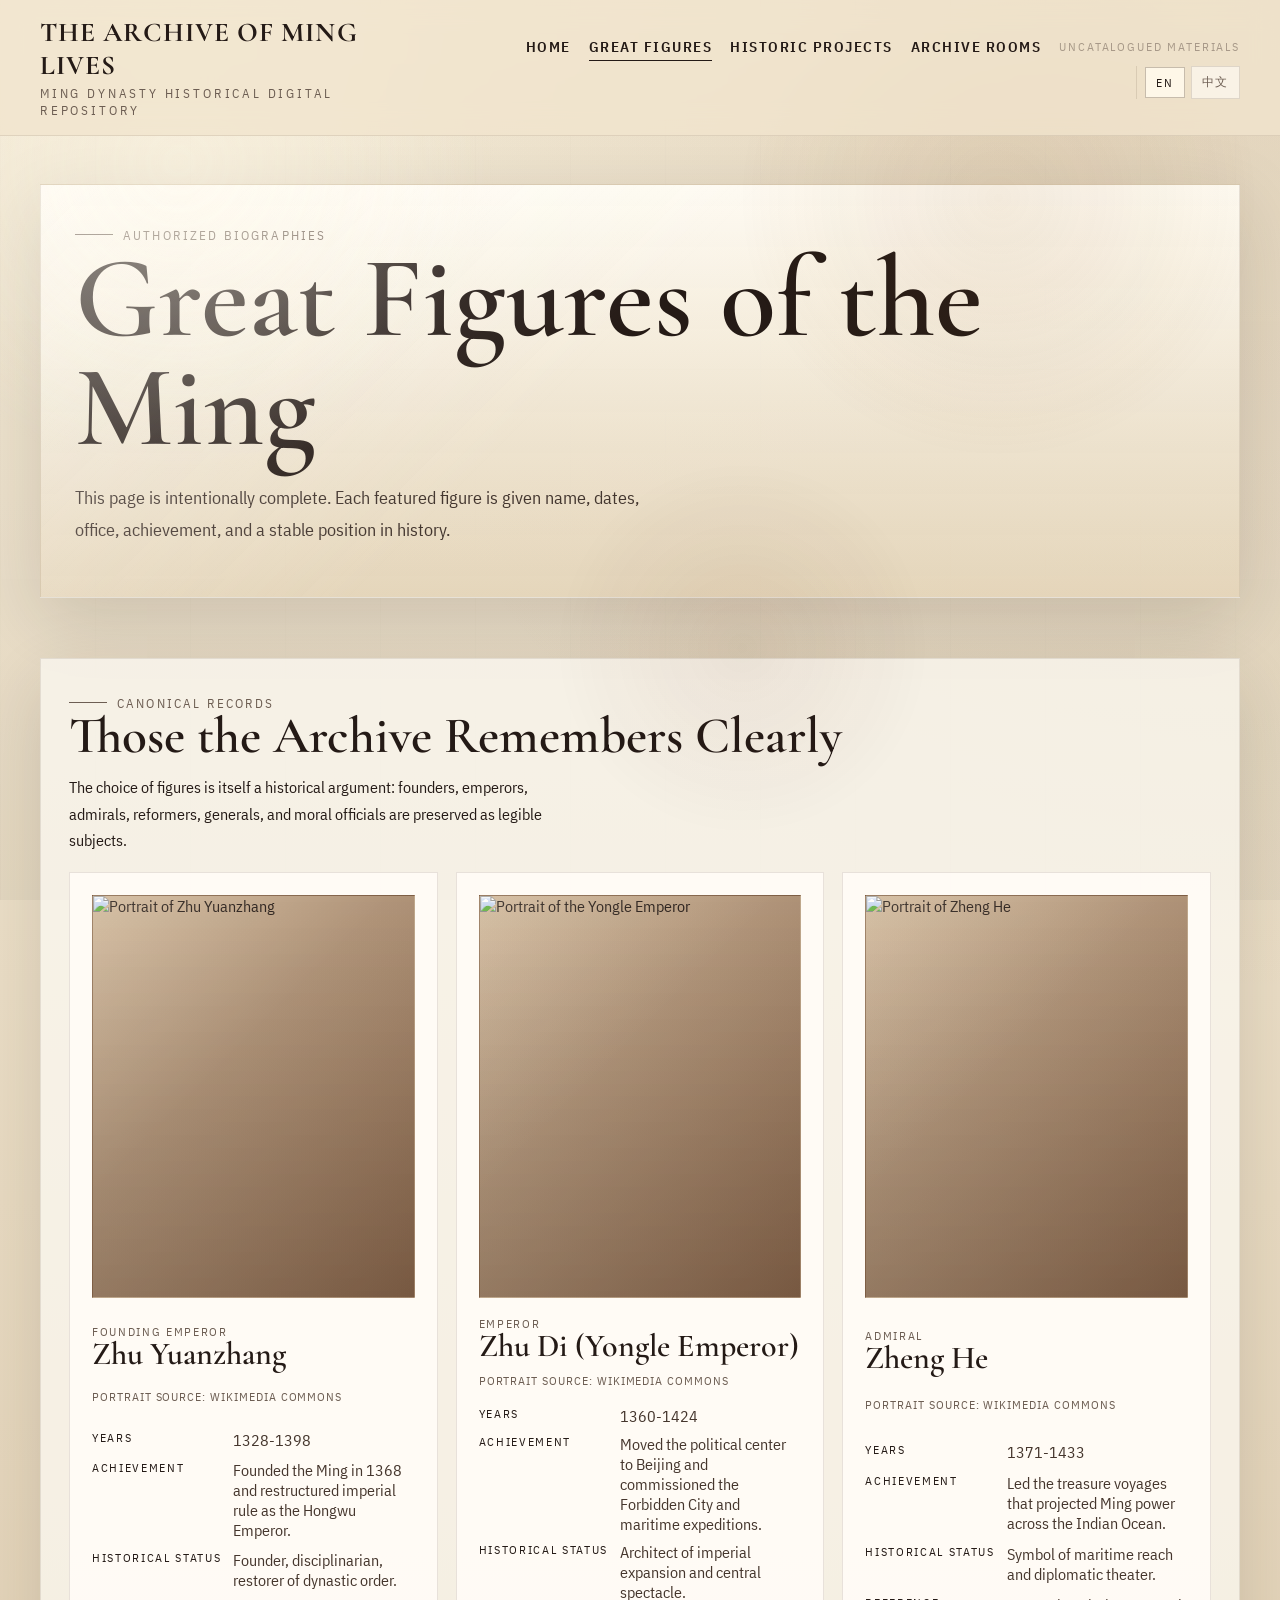
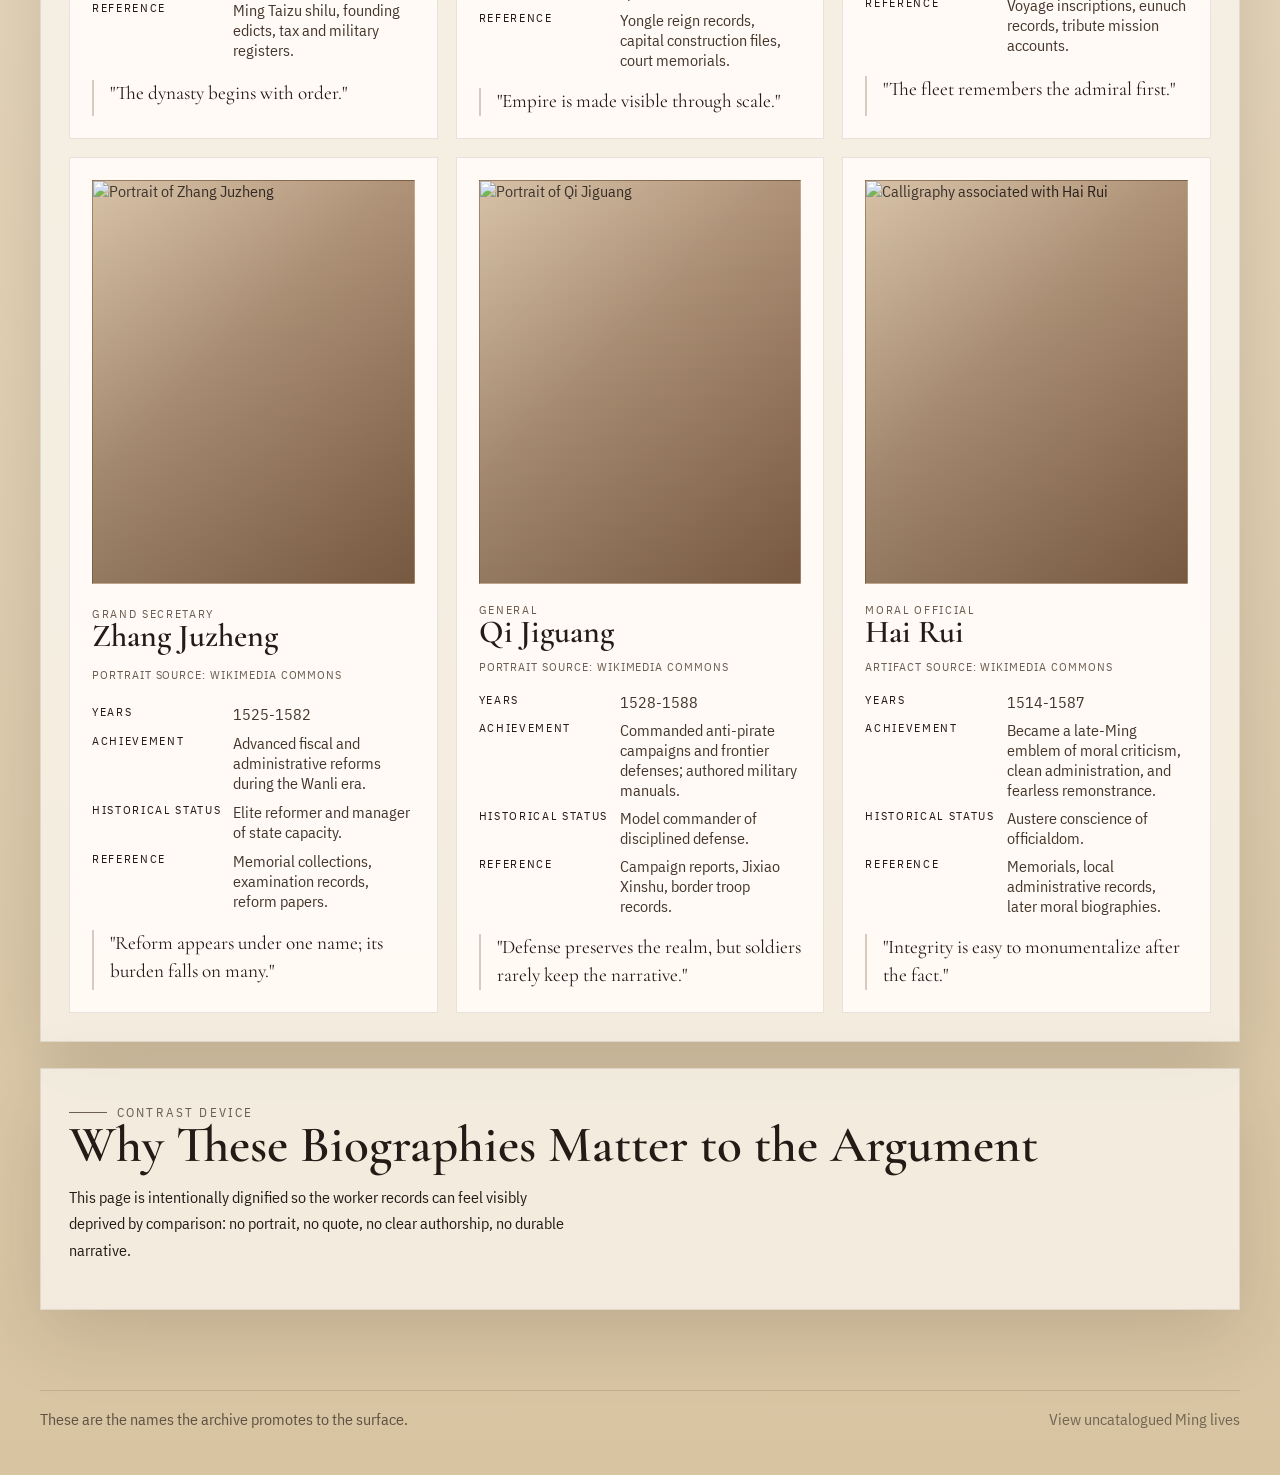
==== commit 1919cb67: "Add cinematic visuals and Wikimedia image assets" ====
--- a/figures.html
+++ b/figures.html
@@ -40,7 +40,7 @@
       </section>
 
       <main class="main-content">
-        <section class="section-block">
+        <section class="section-block reveal-on-scroll">
           <div class="section-head">
             <div>
               <span class="eyebrow" data-i18n="figures.section1.eyebrow">Canonical records</span>
@@ -53,11 +53,18 @@
 
           <div class="card-grid">
             <article class="figure-card">
-              <div class="figure-portrait" aria-hidden="true"></div>
+              <div class="figure-portrait">
+                <img
+                  src="https://commons.wikimedia.org/wiki/Special:FilePath/A%20Seated%20Portrait%20of%20Ming%20Emperor%20Taizu.jpg"
+                  alt="Portrait of Zhu Yuanzhang"
+                  loading="lazy"
+                />
+              </div>
               <div>
                 <span class="card-kicker" data-i18n="figures.card1.role">Founding Emperor</span>
                 <h3 data-i18n="figures.card1.name">Zhu Yuanzhang</h3>
               </div>
+              <p class="figure-credit">Portrait source: Wikimedia Commons</p>
               <dl class="meta-list">
                 <dt data-i18n="meta.years">Years</dt>
                 <dd data-i18n="figures.card1.years">1328-1398</dd>
@@ -72,11 +79,18 @@
             </article>
 
             <article class="figure-card">
-              <div class="figure-portrait" aria-hidden="true"></div>
+              <div class="figure-portrait">
+                <img
+                  src="https://commons.wikimedia.org/wiki/Special:FilePath/Yongle%20Emperor%20portrait.jpg"
+                  alt="Portrait of the Yongle Emperor"
+                  loading="lazy"
+                />
+              </div>
               <div>
                 <span class="card-kicker" data-i18n="figures.card2.role">Emperor</span>
                 <h3 data-i18n="figures.card2.name">Zhu Di (Yongle Emperor)</h3>
               </div>
+              <p class="figure-credit">Portrait source: Wikimedia Commons</p>
               <dl class="meta-list">
                 <dt data-i18n="meta.years">Years</dt>
                 <dd data-i18n="figures.card2.years">1360-1424</dd>
@@ -91,11 +105,18 @@
             </article>
 
             <article class="figure-card">
-              <div class="figure-portrait" aria-hidden="true"></div>
+              <div class="figure-portrait">
+                <img
+                  src="https://commons.wikimedia.org/wiki/Special:FilePath/Portrait%20of%20Zheng%20He,%20published%20about%201600.jpg"
+                  alt="Portrait of Zheng He"
+                  loading="lazy"
+                />
+              </div>
               <div>
                 <span class="card-kicker" data-i18n="figures.card3.role">Admiral</span>
                 <h3 data-i18n="figures.card3.name">Zheng He</h3>
               </div>
+              <p class="figure-credit">Portrait source: Wikimedia Commons</p>
               <dl class="meta-list">
                 <dt data-i18n="meta.years">Years</dt>
                 <dd data-i18n="figures.card3.years">1371-1433</dd>
@@ -110,11 +131,18 @@
             </article>
 
             <article class="figure-card">
-              <div class="figure-portrait" aria-hidden="true"></div>
+              <div class="figure-portrait">
+                <img
+                  src="https://commons.wikimedia.org/wiki/Special:FilePath/Zhang%20Juzheng.jpg"
+                  alt="Portrait of Zhang Juzheng"
+                  loading="lazy"
+                />
+              </div>
               <div>
                 <span class="card-kicker" data-i18n="figures.card4.role">Grand Secretary</span>
                 <h3 data-i18n="figures.card4.name">Zhang Juzheng</h3>
               </div>
+              <p class="figure-credit">Portrait source: Wikimedia Commons</p>
               <dl class="meta-list">
                 <dt data-i18n="meta.years">Years</dt>
                 <dd data-i18n="figures.card4.years">1525-1582</dd>
@@ -129,11 +157,18 @@
             </article>
 
             <article class="figure-card">
-              <div class="figure-portrait" aria-hidden="true"></div>
+              <div class="figure-portrait">
+                <img
+                  src="https://commons.wikimedia.org/wiki/Special:FilePath/Qi%20Jiguang%20Portrait.jpg"
+                  alt="Portrait of Qi Jiguang"
+                  loading="lazy"
+                />
+              </div>
               <div>
                 <span class="card-kicker" data-i18n="figures.card5.role">General</span>
                 <h3 data-i18n="figures.card5.name">Qi Jiguang</h3>
               </div>
+              <p class="figure-credit">Portrait source: Wikimedia Commons</p>
               <dl class="meta-list">
                 <dt data-i18n="meta.years">Years</dt>
                 <dd data-i18n="figures.card5.years">1528-1588</dd>
@@ -148,11 +183,18 @@
             </article>
 
             <article class="figure-card">
-              <div class="figure-portrait" aria-hidden="true"></div>
+              <div class="figure-portrait is-artifact">
+                <img
+                  src="https://commons.wikimedia.org/wiki/Special:FilePath/Shou%20by%20Hai%20Rui.jpg"
+                  alt="Calligraphy associated with Hai Rui"
+                  loading="lazy"
+                />
+              </div>
               <div>
                 <span class="card-kicker" data-i18n="figures.card6.role">Moral Official</span>
                 <h3 data-i18n="figures.card6.name">Hai Rui</h3>
               </div>
+              <p class="figure-credit">Artifact source: Wikimedia Commons</p>
               <dl class="meta-list">
                 <dt data-i18n="meta.years">Years</dt>
                 <dd data-i18n="figures.card6.years">1514-1587</dd>
@@ -168,7 +210,7 @@
           </div>
         </section>
 
-        <section class="section-block">
+        <section class="section-block reveal-on-scroll" style="--reveal-delay: 100ms;">
           <div class="section-head">
             <div>
               <span class="eyebrow" data-i18n="figures.section2.eyebrow">Contrast device</span>
--- a/styles.css
+++ b/styles.css
@@ -29,6 +29,7 @@
     radial-gradient(circle at top right, rgba(132, 91, 49, 0.15), transparent 30%),
     linear-gradient(180deg, #f5ecd8 0%, #e4d4b9 55%, #d8c4a1 100%);
   font-family: "IBM Plex Sans Condensed", "Arial Narrow", sans-serif;
+  overflow-x: hidden;
 }
 
 body::before {
@@ -49,6 +50,19 @@
   opacity: 0.45;
 }
 
+body::after {
+  content: "";
+  position: fixed;
+  inset: 0;
+  pointer-events: none;
+  background:
+    radial-gradient(circle at 14% 18%, rgba(255, 250, 235, 0.5), transparent 24%),
+    radial-gradient(circle at 78% 22%, rgba(157, 107, 54, 0.12), transparent 22%),
+    radial-gradient(circle at 58% 72%, rgba(90, 45, 20, 0.08), transparent 20%);
+  animation: ambientDrift 16s ease-in-out infinite alternate;
+  opacity: 0.85;
+}
+
 a {
   color: inherit;
 }
@@ -207,6 +221,12 @@
   padding: 48px;
 }
 
+.hero-card.is-cinematic {
+  background:
+    linear-gradient(180deg, rgba(255, 251, 244, 0.96), rgba(232, 215, 185, 0.92)),
+    radial-gradient(circle at top left, rgba(154, 99, 54, 0.12), transparent 34%);
+}
+
 .hero-card::before,
 .page-hero-card::before {
   content: "";
@@ -271,6 +291,115 @@
   color: #423630;
 }
 
+.hero-stage {
+  display: grid;
+  grid-template-columns: 1.2fr 0.8fr;
+  gap: 18px;
+  margin-top: 28px;
+}
+
+.hero-stage-primary {
+  position: relative;
+  min-height: 420px;
+  overflow: hidden;
+  border: 1px solid rgba(66, 45, 26, 0.12);
+  box-shadow: 0 20px 60px rgba(39, 24, 16, 0.18);
+}
+
+.hero-stage-primary img {
+  width: 100%;
+  height: 100%;
+  object-fit: cover;
+  transform: scale(1.06);
+  animation: slowZoom 14s ease-in-out infinite alternate;
+}
+
+.hero-stage-primary::after {
+  content: "";
+  position: absolute;
+  inset: 0;
+  background:
+    linear-gradient(180deg, rgba(23, 16, 11, 0.05), rgba(23, 16, 11, 0.55)),
+    linear-gradient(135deg, rgba(255, 244, 224, 0.2), transparent 50%);
+}
+
+.hero-stage-caption {
+  position: absolute;
+  left: 24px;
+  right: 24px;
+  bottom: 22px;
+  z-index: 1;
+  color: #f8ecd8;
+}
+
+.hero-stage-caption strong {
+  display: block;
+  font-size: clamp(1.8rem, 3vw, 2.8rem);
+  line-height: 0.95;
+  font-family: "Cormorant Garamond", Georgia, serif;
+}
+
+.hero-stage-caption span {
+  display: block;
+  margin-top: 10px;
+  max-width: 36ch;
+  line-height: 1.6;
+}
+
+.hero-stage-side {
+  display: grid;
+  gap: 18px;
+}
+
+.hero-thumb {
+  position: relative;
+  min-height: 200px;
+  overflow: hidden;
+  border: 1px solid rgba(66, 45, 26, 0.12);
+  box-shadow: 0 16px 40px rgba(39, 24, 16, 0.12);
+}
+
+.hero-thumb img {
+  width: 100%;
+  height: 100%;
+  object-fit: cover;
+  transition: transform 300ms ease;
+}
+
+.hero-thumb:hover img {
+  transform: scale(1.06);
+}
+
+.hero-thumb::after {
+  content: "";
+  position: absolute;
+  inset: 0;
+  background: linear-gradient(180deg, rgba(27, 18, 12, 0.06), rgba(27, 18, 12, 0.5));
+}
+
+.hero-thumb-label {
+  position: absolute;
+  left: 16px;
+  right: 16px;
+  bottom: 16px;
+  z-index: 1;
+  color: #f8ecd8;
+}
+
+.hero-thumb-label strong {
+  display: block;
+  font-size: 1.15rem;
+  letter-spacing: 0.06em;
+  text-transform: uppercase;
+}
+
+.hero-thumb-label span {
+  display: block;
+  margin-top: 6px;
+  font-size: 0.95rem;
+  line-height: 1.45;
+}
+
 .hero-grid {
   display: grid;
   grid-template-columns: repeat(2, minmax(0, 1fr));
@@ -522,22 +651,35 @@
 
 .figure-portrait {
   aspect-ratio: 4 / 5;
-  background:
-    linear-gradient(180deg, rgba(82, 56, 43, 0.2), rgba(21, 17, 14, 0.15)),
-    linear-gradient(135deg, #cfb79b, #856349);
   position: relative;
   overflow: hidden;
+  border: 1px solid rgba(66, 45, 26, 0.1);
+  background: linear-gradient(135deg, #cfb79b, #856349);
+}
+
+.figure-portrait img {
+  width: 100%;
+  height: 100%;
+  object-fit: cover;
+  transition: transform 360ms ease;
+}
+
+.figure-card:hover .figure-portrait img {
+  transform: scale(1.045);
 }
 
 .figure-portrait::after {
   content: "";
   position: absolute;
-  inset: 16% 24%;
-  border-radius: 48% 48% 44% 44%;
-  background:
-    radial-gradient(circle at 50% 28%, rgba(255, 245, 223, 0.88), transparent 15%),
-    linear-gradient(180deg, rgba(24, 17, 14, 0.18), rgba(24, 17, 14, 0.62)),
-    linear-gradient(180deg, #e2c8a5, #74553e);
+  inset: 0;
+  background:
+    linear-gradient(180deg, rgba(17, 12, 9, 0), rgba(17, 12, 9, 0.12)),
+    linear-gradient(135deg, rgba(255, 245, 223, 0.16), transparent 42%);
+}
+
+.figure-portrait.is-artifact img {
+  object-fit: cover;
+  filter: saturate(0.9) contrast(1.03);
 }
 
 .figure-card blockquote {
@@ -547,6 +689,14 @@
   font-family: "Cormorant Garamond", Georgia, serif;
   font-size: 1.2rem;
   line-height: 1.45;
+}
+
+.figure-credit {
+  margin: -6px 0 0;
+  font-size: 0.74rem;
+  letter-spacing: 0.08em;
+  text-transform: uppercase;
+  color: var(--muted);
 }
 
 .meta-list {
@@ -846,6 +996,40 @@
   font-size: 0.72rem;
 }
 
+.reveal-on-scroll {
+  opacity: 0;
+  transform: translateY(28px);
+  transition: opacity 700ms ease, transform 700ms ease;
+  transition-delay: var(--reveal-delay, 0ms);
+}
+
+.reveal-on-scroll.is-visible {
+  opacity: 1;
+  transform: translateY(0);
+}
+
+[data-parallax] {
+  will-change: transform;
+}
+
+@keyframes ambientDrift {
+  from {
+    transform: translate3d(0, 0, 0) scale(1);
+  }
+  to {
+    transform: translate3d(0, -14px, 0) scale(1.03);
+  }
+}
+
+@keyframes slowZoom {
+  from {
+    transform: scale(1.04) translate3d(0, 0, 0);
+  }
+  to {
+    transform: scale(1.12) translate3d(0, -10px, 0);
+  }
+}
+
 @media (max-width: 980px) {
   .hero,
   .timeline,
@@ -865,6 +1049,10 @@
     min-height: auto;
     padding: 34px 24px;
   }
+
+  .hero-stage {
+    grid-template-columns: 1fr;
+  }
 }
 
 @media (max-width: 720px) {
